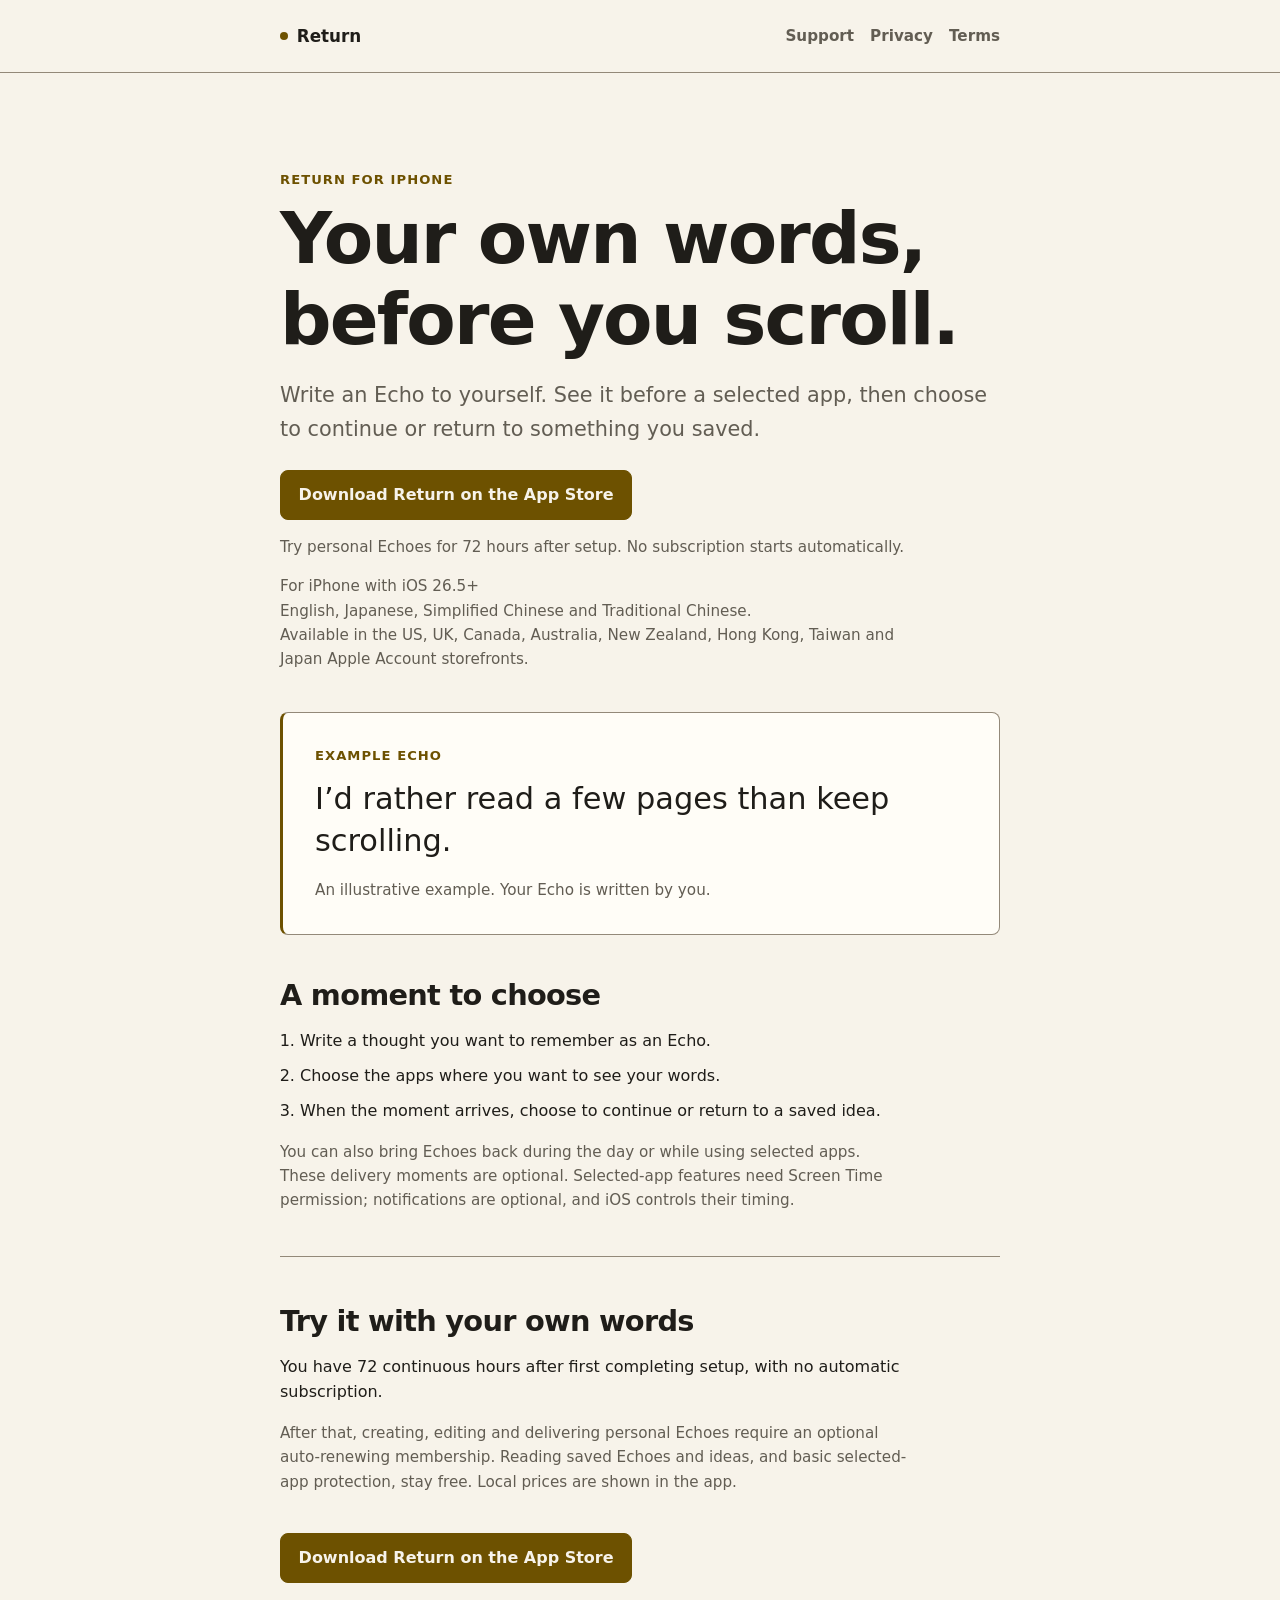
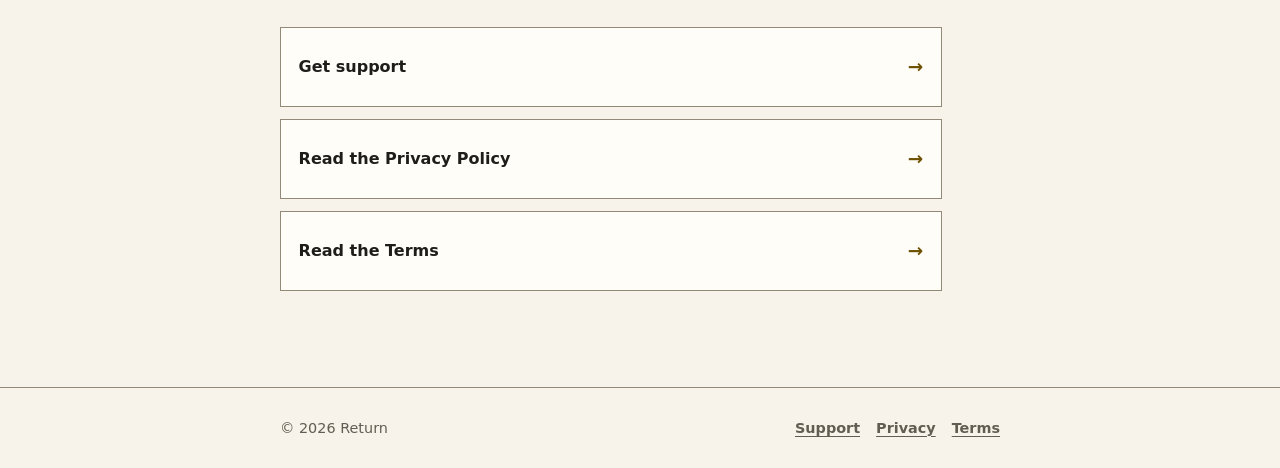
==== index.html @ bfb44818 "Refresh public website information and reduce repeated personal details" ====
<!doctype html>
<html lang="en">
<head>
  <meta charset="utf-8">
  <meta name="viewport" content="width=device-width, initial-scale=1">
  <meta name="color-scheme" content="light dark">
  <meta name="referrer" content="no-referrer">
  <meta http-equiv="Content-Security-Policy" content="default-src 'none'; style-src 'self'; img-src 'self' data:; script-src 'none'; connect-src 'none'; font-src 'none'; object-src 'none'; frame-src 'none'; form-action 'none'; base-uri 'none'">
  <meta name="description" content="Write an Echo to yourself and see your own words before selected apps. Download Return for iPhone, with a 72-hour experience and no automatic subscription.">
  <title>Return — Your own words, before you scroll.</title>
  <link rel="icon" href="data:,">
  <link rel="stylesheet" href="assets/site.css">
</head>
<body>
  <a class="skip-link" href="#main-content">Skip to content</a>
  <header class="site-header">
    <div class="container header-row">
      <a class="brand" href="./" aria-current="page">Return</a>
      <nav class="primary-nav" aria-label="Primary">
        <a href="support/">Support</a>
        <a href="privacy/">Privacy</a>
        <a href="terms/">Terms</a>
      </nav>
    </div>
  </header>
  <main id="main-content" class="container">
    <p class="eyebrow">Return for iPhone</p>
    <h1>Your own words, before you scroll.</h1>
    <p class="lede">Write an Echo to yourself. See it before a selected app, then choose to continue or return to something you saved.</p>
    <a class="download-link" href="https://apps.apple.com/app/id6804269652?pt=128983218&amp;ct=return_website&amp;mt=8">Download Return on the App Store</a>
    <p class="meta">Try personal Echoes for 72 hours after setup. No subscription starts automatically.</p>
    <p class="meta compatibility">For iPhone with iOS 26.5+<br>English, Japanese, Simplified Chinese and Traditional Chinese.<br>Available in the US, UK, Canada, Australia, New Zealand, Hong Kong, Taiwan and Japan Apple Account storefronts.</p>

    <aside class="echo-example" aria-label="Illustrative Echo">
      <p class="eyebrow">Example Echo</p>
      <p class="echo-text">I’d rather read a few pages than keep scrolling.</p>
      <p class="meta">An illustrative example. Your Echo is written by you.</p>
    </aside>

    <section class="landing-section" aria-labelledby="how-it-works">
      <h2 id="how-it-works">A moment to choose</h2>
      <ol class="plain-list">
        <li>Write a thought you want to remember as an Echo.</li>
        <li>Choose the apps where you want to see your words.</li>
        <li>When the moment arrives, choose to continue or return to a saved idea.</li>
      </ol>
      <p class="meta">You can also bring Echoes back during the day or while using selected apps. These delivery moments are optional. Selected-app features need Screen Time permission; notifications are optional, and iOS controls their timing.</p>
    </section>

    <section class="landing-section" aria-labelledby="try-return">
      <h2 id="try-return">Try it with your own words</h2>
      <p>You have 72 continuous hours after first completing setup, with no automatic subscription.</p>
      <p class="meta">After that, creating, editing and delivering personal Echoes require an optional auto-renewing membership. Reading saved Echoes and ideas, and basic selected-app protection, stay free. Local prices are shown in the app.</p>
      <a class="download-link" href="https://apps.apple.com/app/id6804269652?pt=128983218&amp;ct=return_website&amp;mt=8">Download Return on the App Store</a>
    </section>
    <ul class="resource-list" aria-label="Return information">
      <li><a class="resource-card" href="support/">Get support</a></li>
      <li><a class="resource-card" href="privacy/">Read the Privacy Policy</a></li>
      <li><a class="resource-card" href="terms/">Read the Terms</a></li>
    </ul>
  </main>
  <footer class="site-footer">
    <div class="container footer-row">
      <p>© 2026 Return</p>
      <nav class="footer-nav" aria-label="Footer">
        <a href="support/">Support</a>
        <a href="privacy/">Privacy</a>
        <a href="terms/">Terms</a>
      </nav>
    </div>
  </footer>
</body>
</html>
---- assets/site.css ----
:root {
  color-scheme: light dark;
  --background: #f7f3ea;
  --surface: #fffdf7;
  --text: #1f1d19;
  --muted: #625d53;
  --line: #938979;
  --accent: #6d5100;
  --focus: #8a5f00;
  --content-width: 45rem;
}

* {
  box-sizing: border-box;
}

html {
  background: var(--background);
  font-family: -apple-system, BlinkMacSystemFont, "SF Pro Text", system-ui,
    sans-serif;
  -webkit-text-size-adjust: 100%;
}

body {
  display: flex;
  flex-direction: column;
  min-width: 320px;
  min-height: 100vh;
  margin: 0;
  background: var(--background);
  color: var(--text);
  font-size: 1rem;
  line-height: 1.6;
}

a {
  display: inline-flex;
  max-width: 100%;
  min-width: 44px;
  min-height: 44px;
  align-items: center;
  color: var(--accent);
  font-weight: 650;
  overflow-wrap: anywhere;
  text-decoration-thickness: 0.08em;
  text-underline-offset: 0.2em;
}

a:hover {
  text-decoration-thickness: 0.13em;
}

a:focus-visible {
  border-radius: 0.25rem;
  outline: 3px solid var(--focus);
  outline-offset: 3px;
}

.skip-link {
  position: absolute;
  z-index: 2;
  top: 0.5rem;
  left: 0.5rem;
  padding: 0 0.75rem;
  background: var(--text);
  color: var(--background);
  transform: translateY(-200%);
}

.skip-link:focus {
  transform: translateY(0);
}

.container {
  width: min(calc(100% - 2rem), var(--content-width));
  margin-inline: auto;
}

.site-header {
  border-bottom: 1px solid var(--line);
}

.header-row {
  display: flex;
  min-height: 4.5rem;
  align-items: center;
  justify-content: space-between;
  gap: 1rem;
}

.brand {
  color: var(--text);
  font-size: 1.05rem;
  font-weight: 760;
  text-decoration: none;
}

.brand::before {
  width: 0.5rem;
  height: 0.5rem;
  margin-right: 0.55rem;
  border-radius: 50%;
  background: var(--accent);
  content: "";
}

.primary-nav {
  display: flex;
  flex-wrap: wrap;
  justify-content: flex-end;
  gap: 0.25rem 1rem;
}

.primary-nav a {
  color: var(--muted);
  font-size: 0.95rem;
  text-decoration: none;
}

.primary-nav a[aria-current="page"] {
  color: var(--text);
  text-decoration: underline;
  text-decoration-color: var(--accent);
  text-decoration-thickness: 0.15em;
  text-underline-offset: 0.35em;
}

main {
  flex: 1 0 auto;
  padding-block: clamp(3rem, 8vw, 6rem);
}

.eyebrow {
  margin: 0 0 0.5rem;
  color: var(--accent);
  font-size: 0.82rem;
  font-weight: 760;
  letter-spacing: 0.08em;
  text-transform: uppercase;
}

h1,
h2 {
  max-width: 24ch;
  margin-block: 0;
  font-weight: 760;
  letter-spacing: -0.025em;
  line-height: 1.12;
}

h1 {
  font-size: clamp(2.25rem, 8vw, 4.5rem);
}

h2 {
  margin-top: 2.75rem;
  font-size: clamp(1.35rem, 4vw, 1.8rem);
}

h3 {
  margin: 2rem 0 0.25rem;
  font-size: 1.05rem;
  line-height: 1.35;
}

p,
li {
  max-width: 65ch;
}

.lede {
  margin: 1.25rem 0 0;
  color: var(--muted);
  font-size: clamp(1.1rem, 3vw, 1.3rem);
}

/* Download-page components use the existing light/dark semantic palette. */
.download-link {
  margin-top: 1.5rem;
  padding: 0.8rem 1.1rem;
  border: 1px solid var(--accent);
  border-radius: 0.5rem;
  background: var(--accent);
  color: var(--background);
  line-height: 1.4;
  text-align: left;
  text-decoration: none;
}

.download-link:hover {
  text-decoration: underline;
}

.compatibility {
  margin-top: 0.9rem;
}

.echo-example {
  margin: 2.5rem 0;
  padding: clamp(1.25rem, 4vw, 2rem);
  border: 1px solid var(--line);
  border-left: 3px solid var(--accent);
  border-radius: 0.5rem;
  background: var(--surface);
}

.echo-text {
  margin: 0.75rem 0;
  font-size: clamp(1.4rem, 5vw, 1.9rem);
  line-height: 1.4;
}

.echo-example .meta {
  margin-bottom: 0;
}

.landing-section + .landing-section {
  margin-top: 2.75rem;
  padding-top: 0.25rem;
  border-top: 1px solid var(--line);
}

.landing-section li + li {
  margin-top: 0.6rem;
}

.resource-list {
  display: grid;
  margin: 2.75rem 0 0;
  padding: 0;
  gap: 0.75rem;
  list-style: none;
}

.resource-card {
  display: flex;
  min-height: 5rem;
  padding: 1rem 1.1rem;
  align-items: center;
  justify-content: space-between;
  gap: 1rem;
  border: 1px solid var(--line);
  background: var(--surface);
  color: var(--text);
  text-decoration: none;
}

.resource-card::after {
  color: var(--accent);
  content: "→";
  font-size: 1.15rem;
}

.content-section {
  padding-top: 0.25rem;
}

.content-section + .content-section {
  margin-top: 2.75rem;
  padding-top: 2.75rem;
  border-top: 1px solid var(--line);
}

.contact-panel {
  margin-top: 2rem;
  padding: 1.25rem;
  border: 1px solid var(--line);
  border-left: 3px solid var(--accent);
  background: var(--surface);
}

.contact-panel p:first-child {
  margin-top: 0;
}

.contact-panel h2 {
  margin-top: 0;
  font-size: 1.2rem;
}

.contact-panel p:last-child {
  margin-bottom: 0;
}

.meta {
  color: var(--muted);
  font-size: 0.95rem;
}

.plain-list {
  padding-left: 1.25rem;
}

.site-footer {
  border-top: 1px solid var(--line);
}

.footer-row {
  display: flex;
  min-height: 5rem;
  align-items: center;
  justify-content: space-between;
  gap: 1rem;
}

.site-footer p {
  margin: 0;
  color: var(--muted);
  font-size: 0.9rem;
}

.footer-nav {
  display: flex;
  flex-wrap: wrap;
  gap: 0.25rem 1rem;
}

.footer-nav a {
  color: var(--muted);
  font-size: 0.9rem;
}

@media (max-width: 37.5rem) {
  .header-row {
    align-items: flex-start;
    flex-direction: column;
    padding-block: 0.75rem;
  }

  .primary-nav {
    width: 100%;
    justify-content: flex-start;
  }

  .footer-row {
    align-items: flex-start;
    flex-direction: column;
    padding-block: 1rem;
  }
}

@media (prefers-color-scheme: dark) {
  :root {
    --background: #151412;
    --surface: #1d1b18;
    --text: #f5f1e8;
    --muted: #c7c0b3;
    --line: #71695c;
    --accent: #efc75e;
    --focus: #ffd978;
  }
}

@media (forced-colors: active) {
  :root {
    --background: Canvas;
    --surface: Canvas;
    --text: CanvasText;
    --muted: CanvasText;
    --line: CanvasText;
    --accent: LinkText;
    --focus: Highlight;
  }

  .resource-card,
  .contact-panel {
    forced-color-adjust: auto;
  }
}

@media (prefers-reduced-motion: reduce) {
  *,
  *::before,
  *::after {
    scroll-behavior: auto !important;
    transition-duration: 0.01ms !important;
    animation-duration: 0.01ms !important;
    animation-iteration-count: 1 !important;
  }
}
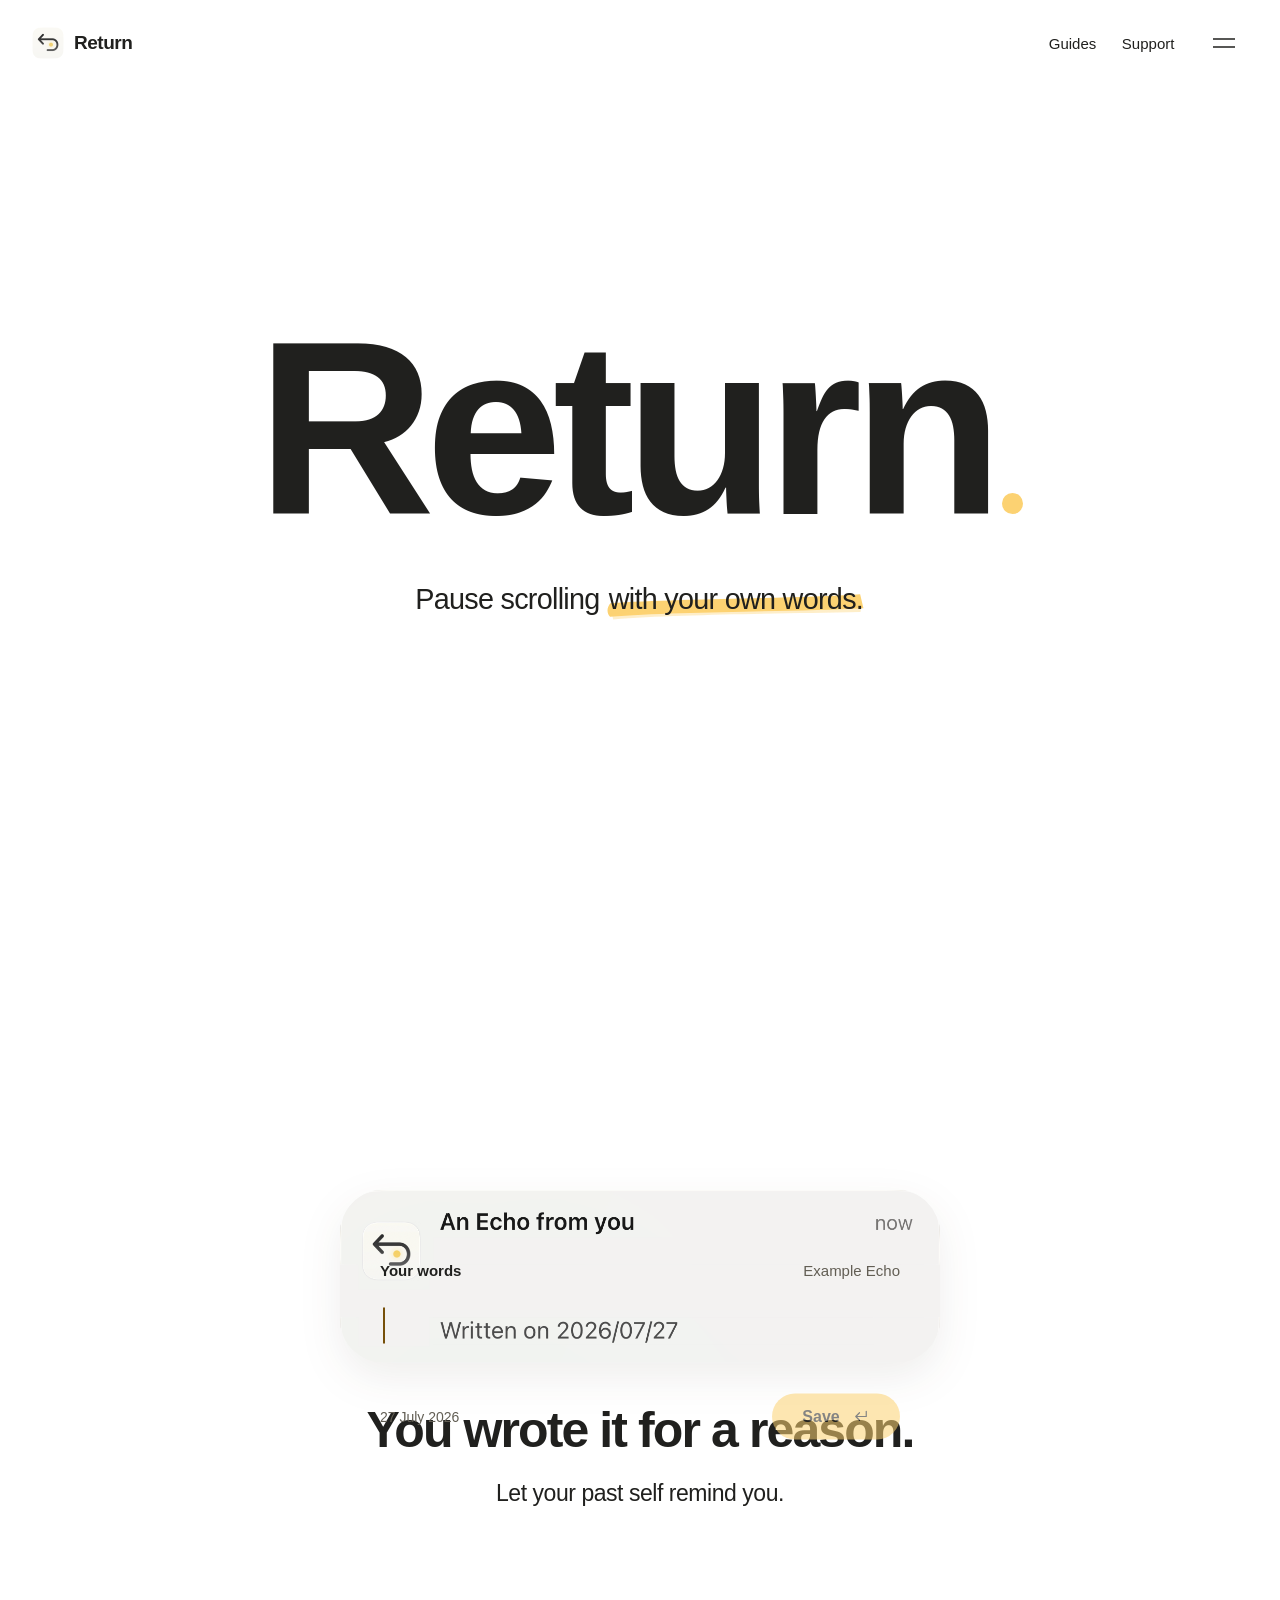
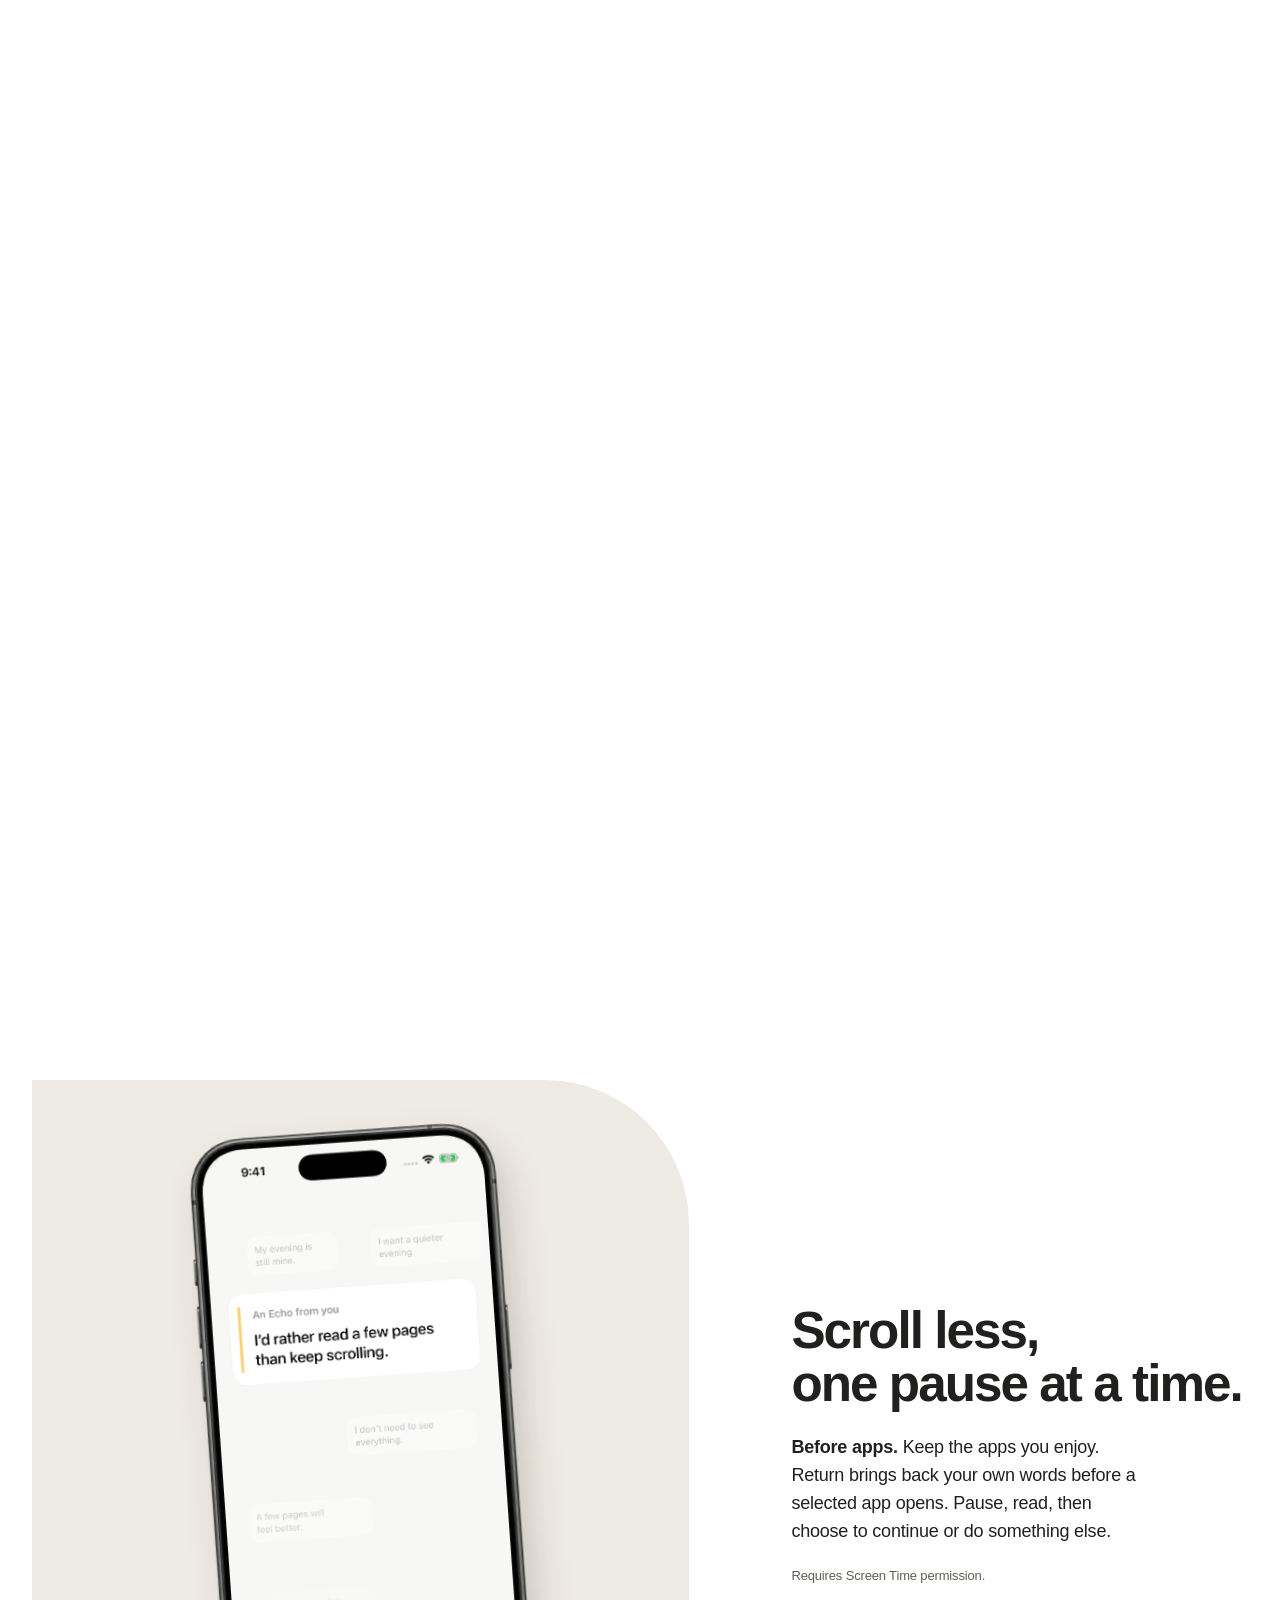
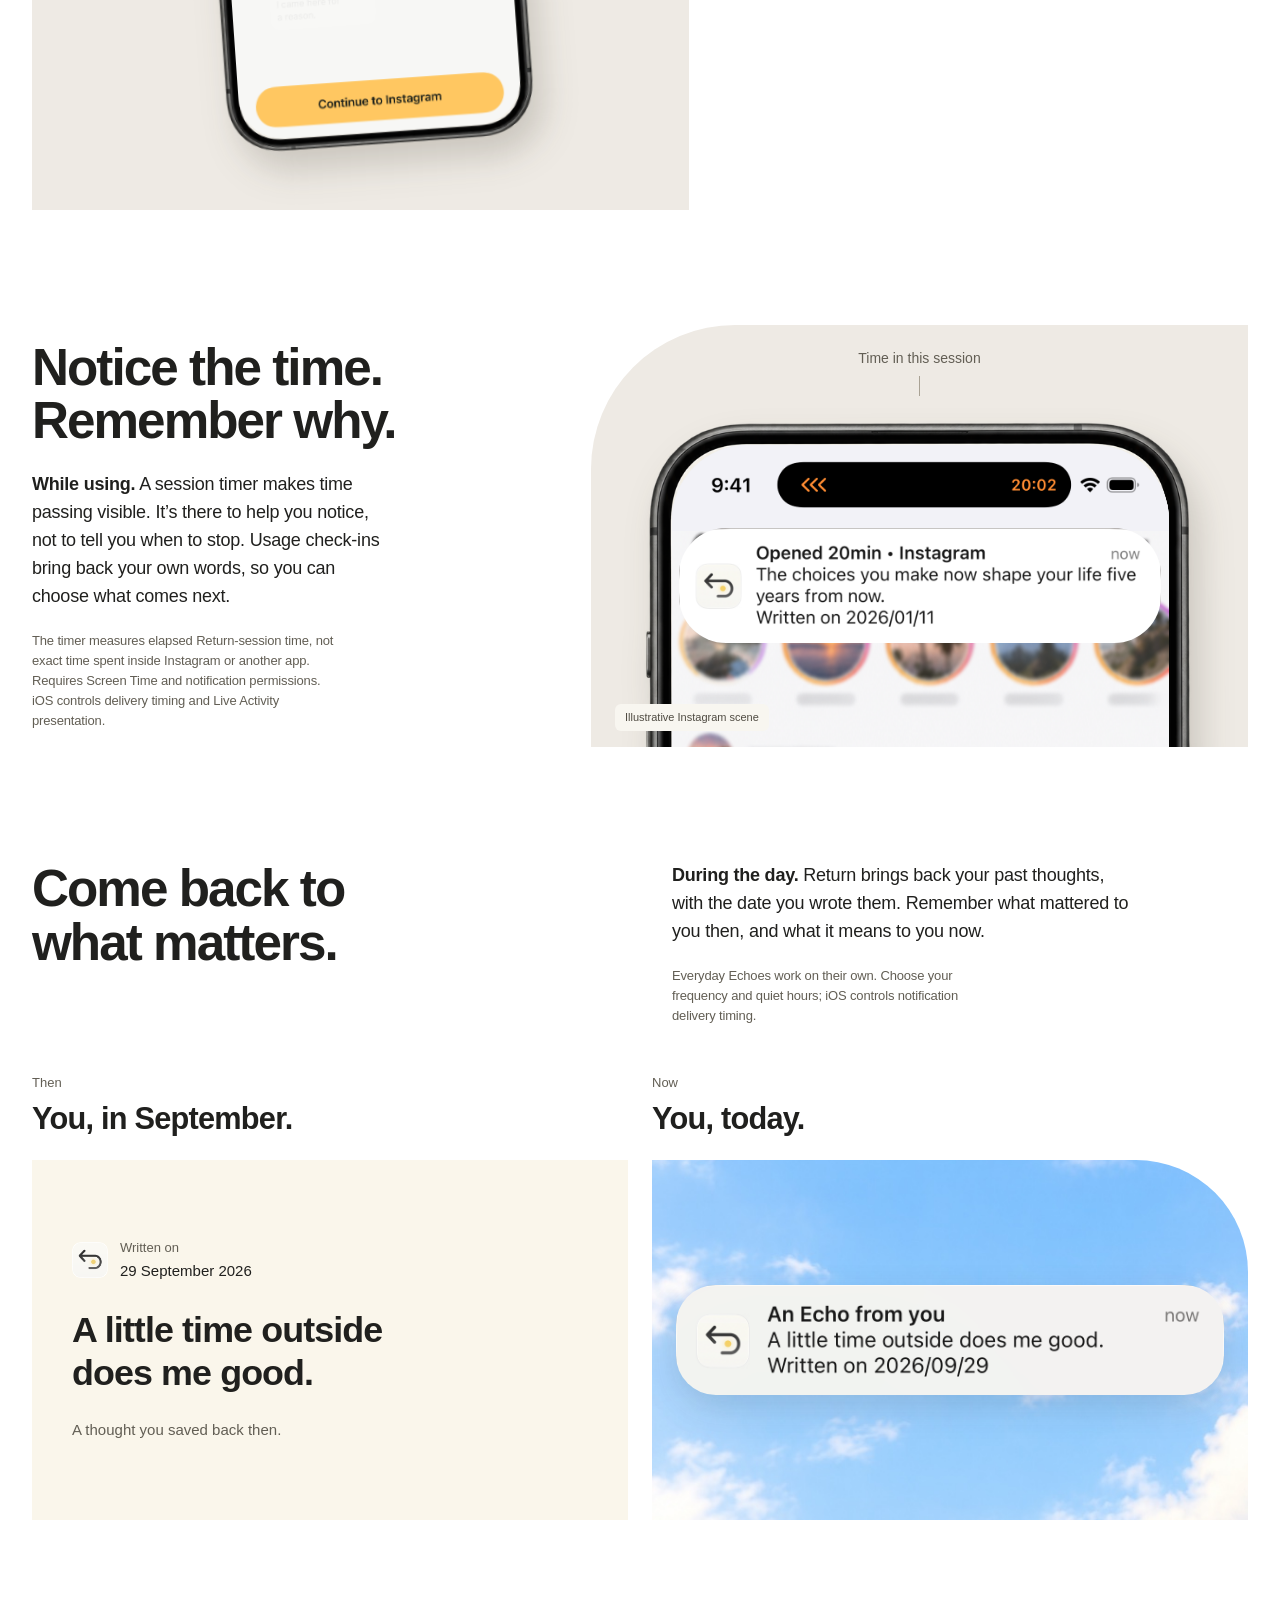
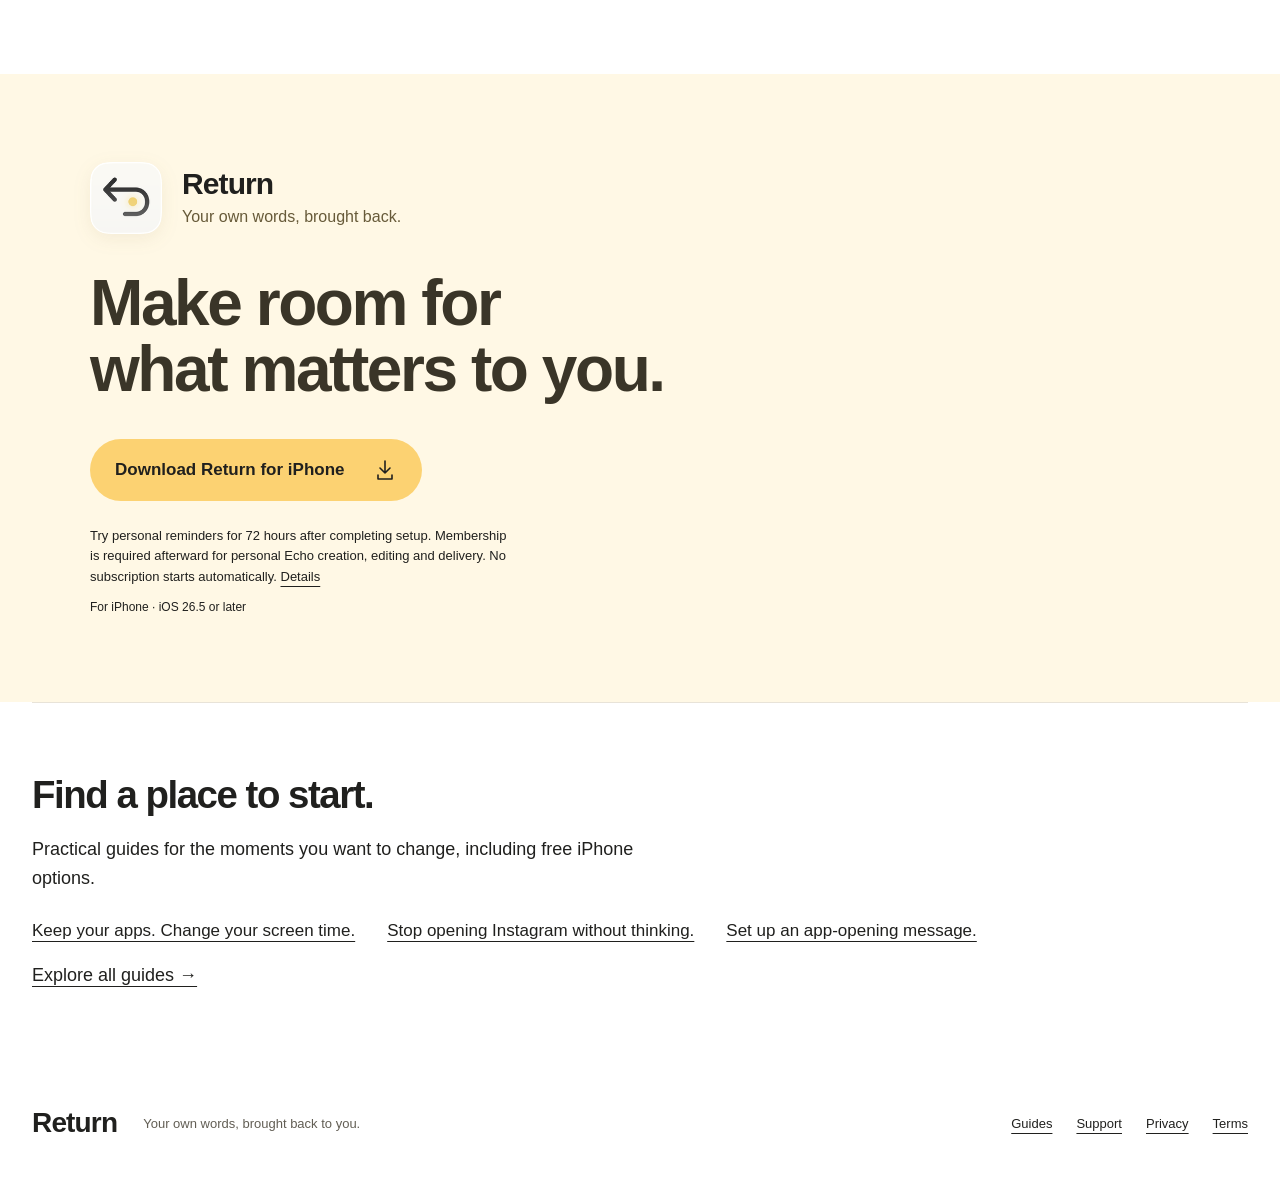
==== commit cd799e6b: "Publish approved homepage and eight guides; clarify deletion policy" ====
--- a/index.html
+++ b/index.html
@@ -2,72 +2,152 @@
 <html lang="en">
 <head>
   <meta charset="utf-8">
-  <meta name="viewport" content="width=device-width, initial-scale=1">
-  <meta name="color-scheme" content="light dark">
-  <meta name="referrer" content="no-referrer">
-  <meta http-equiv="Content-Security-Policy" content="default-src 'none'; style-src 'self'; img-src 'self' data:; script-src 'none'; connect-src 'none'; font-src 'none'; object-src 'none'; frame-src 'none'; form-action 'none'; base-uri 'none'">
-  <meta name="description" content="Write an Echo to yourself and see your own words before selected apps. Download Return for iPhone, with a 72-hour experience and no automatic subscription.">
-  <title>Return — Your own words, before you scroll.</title>
-  <link rel="icon" href="data:,">
-  <link rel="stylesheet" href="assets/site.css">
+  <meta name="viewport" content="width=device-width, initial-scale=1, viewport-fit=cover">
+  <meta name="theme-color" content="#ffffff">
+  <meta name="referrer" content="strict-origin-when-cross-origin">
+  <meta name="robots" content="index,follow">
+  <title>Return — Personal Screen Time Reminders for iPhone</title>
+  <meta name="description" content="Pause scrolling with your own words. Return brings your personal reminders back before selected apps, during a Return session and throughout your day.">
+  <link rel="canonical" href="https://withreturn.com/">
+  <link rel="icon" href="/assets/home/return-icon.png" type="image/png">
+  <meta property="og:site_name" content="Return">
+  <meta property="og:type" content="website">
+  <meta property="og:title" content="Return — Personal Screen Time Reminders for iPhone">
+  <meta property="og:description" content="Pause scrolling with your own words. Return brings your personal reminders back before selected apps, during a Return session and throughout your day.">
+  <meta property="og:url" content="https://withreturn.com/">
+  <meta name="twitter:card" content="summary">
+<link rel="stylesheet" href="/assets/home/bungee.css">
+<link rel="stylesheet" href="/assets/guides.css">
+<script src="/assets/home/bungee.js" defer></script>
+<script src="/assets/navigation.js" defer></script>
 </head>
-<body>
-  <a class="skip-link" href="#main-content">Skip to content</a>
-  <header class="site-header">
-    <div class="container header-row">
-      <a class="brand" href="./" aria-current="page">Return</a>
-      <nav class="primary-nav" aria-label="Primary">
-        <a href="support/">Support</a>
-        <a href="privacy/">Privacy</a>
-        <a href="terms/">Terms</a>
-      </nav>
-    </div>
-  </header>
-  <main id="main-content" class="container">
-    <p class="eyebrow">Return for iPhone</p>
-    <h1>Your own words, before you scroll.</h1>
-    <p class="lede">Write an Echo to yourself. See it before a selected app, then choose to continue or return to something you saved.</p>
-    <a class="download-link" href="https://apps.apple.com/app/id6804269652?pt=128983218&amp;ct=return_website&amp;mt=8">Download Return on the App Store</a>
-    <p class="meta">Try personal Echoes for 72 hours after setup. No subscription starts automatically.</p>
-    <p class="meta compatibility">For iPhone with iOS 26.5+<br>English, Japanese, Simplified Chinese and Traditional Chinese.<br>Available in the US, UK, Canada, Australia, New Zealand, Hong Kong, Taiwan and Japan Apple Account storefronts.</p>
+<body id="top">
+  <a class="skip-link" href="#main">Skip to content</a>
+  <header class="site-header"><a class="brand" href="/" aria-label="Return home"><img src="/assets/home/return-icon.png" alt="" width="32" height="32"><span translate="no">Return</span></a><nav class="header-actions" aria-label="Primary"><a href="/guides/">Guides</a><a href="/support/">Support</a><button hidden class="menu-button" type="button" aria-label="Open menu" aria-controls="site-menu" aria-expanded="false"><svg viewBox="0 0 32 32" aria-hidden="true"><path d="M5 12h22M5 20h22"/></svg></button></nav></header>
 
-    <aside class="echo-example" aria-label="Illustrative Echo">
-      <p class="eyebrow">Example Echo</p>
-      <p class="echo-text">I’d rather read a few pages than keep scrolling.</p>
-      <p class="meta">An illustrative example. Your Echo is written by you.</p>
-    </aside>
+  <main id="main">
+    <section class="hero" aria-labelledby="hero-heading">
+      <div class="hero-stage">
+        <div class="hero-composition">
+          <div class="wordmark" translate="no" aria-hidden="true">Return<span class="brand-dot"></span></div>
+          <h1 id="hero-heading">Pause scrolling <span class="word-emphasis">with your own words.<svg class="word-marker" viewBox="0 0 432 48" preserveAspectRatio="none" aria-hidden="true"><path d="M9 16C113 10 310 15 422 9L427 35C318 39 114 34 8 41C3 35 2 25 9 16Z"/><path class="marker-edge" d="M11 35C139 30 301 36 424 29L422 42C290 42 120 39 13 46Z"/></svg></span></h1>
 
-    <section class="landing-section" aria-labelledby="how-it-works">
-      <h2 id="how-it-works">A moment to choose</h2>
-      <ol class="plain-list">
-        <li>Write a thought you want to remember as an Echo.</li>
-        <li>Choose the apps where you want to see your words.</li>
-        <li>When the moment arrives, choose to continue or return to a saved idea.</li>
-      </ol>
-      <p class="meta">You can also bring Echoes back during the day or while using selected apps. These delivery moments are optional. Selected-app features need Screen Time permission; notifications are optional, and iOS controls their timing.</p>
+        </div>
+      </div>
     </section>
 
-    <section class="landing-section" aria-labelledby="try-return">
-      <h2 id="try-return">Try it with your own words</h2>
-      <p>You have 72 continuous hours after first completing setup, with no automatic subscription.</p>
-      <p class="meta">After that, creating, editing and delivering personal Echoes require an optional auto-renewing membership. Reading saved Echoes and ideas, and basic selected-app protection, stay free. Local prices are shown in the app.</p>
-      <a class="download-link" href="https://apps.apple.com/app/id6804269652?pt=128983218&amp;ct=return_website&amp;mt=8">Download Return on the App Store</a>
+    <section class="echo-story" id="how-it-works" aria-labelledby="story-heading">
+      <div class="echo-stage">
+        <div class="echo-demo">
+          <div class="echo-editor">
+            <div class="composer-label"><span>Your words</span><span>Example Echo</span></div>
+            <p class="typed-copy" aria-hidden="true"><span class="typed-words">I’d rather try a new hobby
+than keep scrolling.</span></p>
+            <p class="sr-only">An example Echo: I’d rather try a new hobby than keep scrolling. Written on 27 July 2026.</p>
+            <div class="composer-actions"><span>27 July 2026</span><button class="example-save" type="button" aria-label="Save this example"><span class="save-label">Save</span><svg viewBox="0 0 24 24" aria-hidden="true"><path d="M19 5v7H5m5-5-5 5 5 5"/></svg></button></div>
+          </div>
+        </div>
+        <div class="remember-stack">
+          <figure class="echo-result" tabindex="-1" aria-label="Your words, brought back as a notification">
+            <div class="native-echo">
+              <svg class="native-echo-art" viewBox="0 0 1158 334" role="img" aria-labelledby="native-echo-title">
+                <title id="native-echo-title">An Echo from you: I’d rather try a new hobby than keep scrolling. Written on 2026/07/27.</title>
+                <defs>
+                  <clipPath id="notice-upper"><rect width="1158" height="144"/></clipPath>
+                  <clipPath id="notice-lower"><rect y="144" width="1158" height="88"/></clipPath>
+                  <clipPath id="notice-icon"><rect x="36" y="48" width="136" height="144"/></clipPath>
+                </defs>
+                <image href="/assets/home/during-day-afternoon.svg" width="1158" height="232" clip-path="url(#notice-upper)"/>
+                <svg y="144" width="1158" height="102" viewBox="900 110 20 20" preserveAspectRatio="none"><image href="/assets/home/during-day-afternoon.svg" width="1158" height="232"/></svg>
+                <image href="/assets/home/during-day-afternoon.svg" width="1158" height="232" transform="translate(0 102)" clip-path="url(#notice-lower)"/>
+                <svg class="native-date-soften" x="180" y="246" width="850" height="52" viewBox="900 110 20 20" preserveAspectRatio="none" opacity=".24"><image href="/assets/home/during-day-afternoon.svg" width="1158" height="232"/></svg>
+                <svg x="36" y="144" width="136" height="158" viewBox="900 110 20 20" preserveAspectRatio="none"><image href="/assets/home/during-day-afternoon.svg" width="1158" height="232"/></svg>
+                <image href="/assets/home/during-day-afternoon.svg" width="1158" height="232" clip-path="url(#notice-icon)"/>
+                <svg class="native-body-cover" x="180" y="92" width="850" height="52" viewBox="900 110 20 20" preserveAspectRatio="none"><image href="/assets/home/during-day-afternoon.svg" width="1158" height="232"/></svg>
+              </svg>
+              <span class="native-word-anchor" aria-hidden="true">I’d rather try a new hobby
+than keep scrolling.</span>
+            </div>
+          </figure>
+          <header class="story-heading">
+            <h2 id="story-heading">You wrote it for a reason.</h2>
+            <p>Let your past self remind you.</p>
+          </header>
+        </div>
+        <p class="sr-only save-status" role="status"></p>
+      </div>
     </section>
-    <ul class="resource-list" aria-label="Return information">
-      <li><a class="resource-card" href="support/">Get support</a></li>
-      <li><a class="resource-card" href="privacy/">Read the Privacy Policy</a></li>
-      <li><a class="resource-card" href="terms/">Read the Terms</a></li>
-    </ul>
+
+    <div class="delivery-moments wrap">
+      <section class="feature feature-before" id="before-apps" aria-labelledby="before-heading">
+        <div class="feature-copy">
+          <h2 id="before-heading">Scroll less,<br>one pause at a time.</h2>
+          <p><strong>Before apps.</strong> Keep the apps you enjoy. Return brings back your own words before a selected app opens. Pause, read, then choose to continue or do something else.</p>
+          <p class="small-note">Requires Screen Time permission.</p>
+        </div>
+        <figure class="feature-visual before-scene" aria-label="Return’s before-apps Echo example">
+          <div class="device device-before">
+            <img class="device-frame" src="/assets/home/phone-portrait.png" width="1024" height="1536" loading="eager" alt="">
+            <div class="device-screen"><img src="/assets/home/before-apps-native.png" width="1206" height="2622" loading="eager" alt="Return shows an Echo: I’d rather read a few pages than keep scrolling. A Continue to Instagram button follows."></div>
+          </div>
+        </figure>
+      </section>
+
+      <section class="feature feature-while" id="while-using" aria-labelledby="while-heading">
+        <div class="feature-copy">
+          <h2 id="while-heading">Notice the time.<br>Remember why.</h2>
+          <p><strong>While using.</strong> A session timer makes time passing visible. It’s there to help you notice, not to tell you when to stop. Usage check-ins bring back your own words, so you can choose what comes next.</p>
+          <p class="small-note">The timer measures elapsed Return-session time, not exact time spent inside Instagram or another app. Requires Screen Time and notification permissions. iOS controls delivery timing and Live Activity presentation.</p>
+        </div>
+        <figure class="feature-visual awareness-scene" aria-label="Illustrative Instagram scene with a native Return usage notification">
+          <p class="timer-label">Time in this session<span aria-hidden="true"></span></p>
+          <div class="device device-instagram">
+            <img class="device-frame" src="/assets/home/phone-portrait.png" width="1024" height="1536" loading="lazy" alt="">
+            <div class="device-screen usage-screen">
+              <img class="instagram-context" src="/assets/home/instagram-context-plate.png" width="851" height="1849" loading="lazy" alt="Illustrative social feed with story circles and a sunset photograph">
+              <img class="usage-timer" src="/assets/home/while-using-compact-timer.svg" width="1206" height="210" loading="lazy" alt="A compact session timer shows 20:02 elapsed">
+              <img class="usage-checkpoint" src="/assets/home/while-using-checkpoint.svg" width="1110" height="266" loading="lazy" alt="Native Return notification: Opened 20min • Instagram. The choices you make now shape your life five years from now. Written on 2026/01/11.">
+            </div>
+          </div>
+          <figcaption class="scene-caption">Illustrative Instagram scene</figcaption>
+        </figure>
+      </section>
+
+      <section class="feature feature-day" id="during-the-day" aria-labelledby="day-heading">
+        <div class="feature-copy">
+          <h2 id="day-heading">Come back to<br>what matters.</h2>
+          <div class="day-explanation"><p><strong>During the day.</strong> Return brings back your past thoughts, with the date you wrote them. Remember what mattered to you then, and what it means to you now.</p><p class="small-note">Everyday Echoes work on their own. Choose your frequency and quiet hours; iOS controls notification delivery timing.</p></div>
+        </div>
+        <div class="day-pair">
+          <figure class="day-then">
+            <figcaption><span class="moment-kicker">Then</span><strong>You, in September.</strong></figcaption>
+            <div class="past-echo"><div class="past-echo-meta"><img src="/assets/home/return-icon.png" width="36" height="36" alt=""><p>Written on<time datetime="2026-09-29">29 September 2026</time></p></div><blockquote>A little time outside<br>does me good.</blockquote><p>A thought you saved back then.</p></div>
+          </figure>
+          <figure class="day-now">
+            <figcaption><span class="moment-kicker">Now</span><strong>You, today.</strong></figcaption>
+            <div class="day-scene">
+              <img class="scene-photo" src="/assets/home/sky.jpg" width="643" height="1400" loading="lazy" alt="An open blue sky with soft clouds">
+              <img class="day-notification" src="/assets/home/during-day-morning.svg" width="1158" height="232" loading="lazy" alt="The same words return now: A little time outside does me good. Written on 2026/09/29.">
+            </div>
+          </figure>
+        </div>
+      </section>
+    </div>
+
+    <section class="download-section" id="download" aria-labelledby="download-heading">
+      <div class="wrap download-content">
+        <div class="download-brand"><img src="/assets/home/return-icon.png" width="72" height="72" alt="Return app icon"><div><p translate="no">Return</p><span>Your own words, brought back.</span></div></div>
+        <h2 id="download-heading"><span>Make room for</span><span>what matters to you.</span></h2>
+        <a data-app-store data-placement="homepage-end" class="download-button" href="https://apps.apple.com/app/id6804269652?pt=128983218&amp;ct=return_website&amp;mt=8">Download Return for iPhone<svg class="arrow" viewBox="0 0 24 24" aria-hidden="true"><path d="M12 3v12m-5-5 5 5 5-5M5 17v4h14v-4"/></svg></a>
+        <p class="trial-note">Try personal reminders for 72 hours after completing setup. Membership is required afterward for personal Echo creation, editing and delivery. No subscription starts automatically. <a href="/terms/">Details</a></p>
+        <p class="compatibility">For iPhone · iOS 26.5 or later</p>
+      </div>
+    </section>
+    <section class="home-guides wrap" aria-labelledby="guides-heading"><h2 id="guides-heading">Find a place to start.</h2><p>Practical guides for the moments you want to change, including free iPhone options.</p><ul><li><a href="/guides/reduce-screen-time-without-deleting-apps/">Keep your apps. Change your screen time.</a></li><li><a href="/guides/stop-opening-instagram-without-thinking/">Stop opening Instagram without thinking.</a></li><li><a href="/guides/reminder-when-opening-app-iphone/">Set up an app-opening message.</a></li></ul><p><a href="/guides/">Explore all guides →</a></p></section>
   </main>
-  <footer class="site-footer">
-    <div class="container footer-row">
-      <p>© 2026 Return</p>
-      <nav class="footer-nav" aria-label="Footer">
-        <a href="support/">Support</a>
-        <a href="privacy/">Privacy</a>
-        <a href="terms/">Terms</a>
-      </nav>
-    </div>
-  </footer>
+
+  <footer class="site-footer wrap"><a class="footer-brand" href="/" translate="no">Return</a><p>Your own words, brought back to you.</p><nav aria-label="Footer navigation"><a href="/guides/">Guides</a><a href="/support/">Support</a><a href="/privacy/">Privacy</a><a href="/terms/">Terms</a></nav></footer>
+
+  <dialog id="site-menu" aria-label="Site navigation"><div class="menu-top"><a class="brand" href="/" aria-label="Return home"><img src="/assets/home/return-icon.png" alt="" width="32" height="32"><span translate="no">Return</span></a><button class="menu-close" type="button" aria-label="Close menu" autofocus><svg viewBox="0 0 32 32" aria-hidden="true"><path d="m6 6 20 20M6 26 26 6"/></svg></button></div><nav class="menu-links" aria-label="Expanded navigation"><a href="/">Home</a><a href="/guides/">Guides</a><a href="/#how-it-works">How it works</a><a href="/#before-apps">Before apps</a><a href="/#while-using">While using</a><a href="/#during-the-day">Everyday Echoes</a><a href="/#download">Get Return</a></nav><a class="menu-support" href="/support/">Need a hand? Visit Support</a></dialog>
 </body>
 </html>
--- a/assets/home/bungee.css
+++ b/assets/home/bungee.css
@@ -0,0 +1,258 @@
+:root {
+  color-scheme: light;
+  --paper: #fff;
+  --ink: #20201e;
+  --muted: #625e54;
+  --yellow: #fcd272;
+  --yellow-hover: #f4c14e;
+  --focus: #76500a;
+  --line: #e8e3d8;
+  --gutter: clamp(22px, 2.5vw, 48px);
+  --header-height: 86px;
+  font-family: -apple-system, BlinkMacSystemFont, "Segoe UI", sans-serif;
+  color: var(--ink);
+  background: var(--paper);
+  font-synthesis: none;
+  scroll-behavior: smooth;
+  scroll-padding-top: 40px;
+  scrollbar-color: #9c927e var(--paper);
+}
+* { box-sizing: border-box; }
+body { margin: 0; }
+body.menu-open { overflow: hidden; }
+::selection { background: var(--yellow); color: var(--ink); }
+a { color: inherit; text-decoration-thickness: 1px; text-underline-offset: 5px; }
+a, button { -webkit-tap-highlight-color: #fcd27266; }
+button { color: inherit; font: inherit; cursor: pointer; }
+button, a { touch-action: manipulation; }
+a:focus-visible, button:focus-visible, [tabindex]:focus-visible { outline: 3px solid var(--focus); outline-offset: 6px; }
+img { display: block; max-width: 100%; }
+h1, h2, p, figure { margin: 0; }
+h1, h2 { text-wrap: balance; }
+.wrap { width: min(1320px, calc(100% - var(--gutter) * 2)); margin-inline: auto; }
+.arrow { width: 24px; height: 24px; flex: 0 0 auto; fill: none; stroke: currentColor; stroke-width: 1.6; stroke-linecap: round; stroke-linejoin: round; }
+.skip-link { position: absolute; top: 10px; left: 20px; padding: 12px 18px; background: var(--yellow); z-index: 10; transform: translateY(-160%); }
+.skip-link:focus { transform: none; }
+.site-header, .menu-top { height: 86px; padding-inline: var(--gutter); display: flex; align-items: center; justify-content: space-between; }
+.brand { display: inline-flex; align-items: center; gap: 10px; font-size: 19px; letter-spacing: -.025em; font-weight: 650; text-decoration: none; min-height: 44px; }
+.brand img { border-radius: 8px; }
+.header-actions { display: flex; align-items: center; gap: 28px; }
+.header-actions > a { display: inline-flex; align-items: center; min-height: 44px; font-size: 15px; text-decoration: none; }
+.header-actions > a:hover, .brand:hover { color: var(--focus); }
+.menu-button, .menu-close { display: grid; place-items: center; width: 48px; height: 48px; padding: 8px; background: transparent; border: 0; border-radius: 50%; }
+.menu-button:hover, .menu-close:hover { background: var(--yellow); }
+.menu-button svg, .menu-close svg { display: block; width: 32px; height: 32px; fill: none; stroke: currentColor; stroke-width: 1.5; }
+.hero { text-align: center; }
+.hero-stage { display: flex; align-items: center; justify-content: center; min-height: calc(var(--entry-height, 100svh) - var(--header-height)); padding: 48px var(--gutter) 96px; }
+.hero-composition { width: 100%; }
+/* Oversized native-sans brand lettering preserves the user's pinned Bungee treatment. */
+.wordmark { position: relative; display: inline-block; font-size: clamp(132px, 19.3vw, 292px); font-weight: 800; line-height: .88; letter-spacing: -.04em; }
+.brand-dot { display: inline-block; width: .085em; height: .085em; margin-left: .035em; background: var(--yellow); border-radius: 50%; }
+.hero h1 { margin-top: 44px; font-size: clamp(24px, 2.25vw, 32px); font-weight: 500; letter-spacing: -.025em; line-height: 1.3; }
+.word-emphasis { position: relative; display: inline-block; isolation: isolate; white-space: nowrap; padding-inline: .06em; }
+.word-marker { position: absolute; z-index: -1; width: calc(100% + .12em); height: .9em; left: -.06em; bottom: .02em; fill: var(--yellow); transform: rotate(-1.2deg); }
+.marker-edge { opacity: .38; }
+h2 { font-size: clamp(36px, 4.5vw, 64px); line-height: 1.04; letter-spacing: -.038em; font-weight: 650; }
+.sr-only { position: absolute; width: 1px; height: 1px; padding: 0; margin: -1px; overflow: hidden; clip-path: inset(50%); white-space: nowrap; border: 0; }
+.echo-story { padding: 80px 0 144px; }
+.echo-stage { position: relative; padding-inline: var(--gutter); text-align: center; }
+.echo-demo { width: min(600px, 100%); margin-inline: auto; }
+.echo-editor { width: min(520px, 100%); margin-inline: auto; padding: 24px 0; text-align: left; }
+.composer-label { display: flex; justify-content: space-between; gap: 16px; font-size: 15px; line-height: 1.4; color: var(--muted); }
+.composer-label span:first-child { color: var(--ink); font-weight: 550; }
+.typed-copy { min-height: 112px; padding-block: 24px; font-size: clamp(22px, 3vw, 40px); font-weight: 400; line-height: 1.25; letter-spacing: -.015em; }
+.typed-words { display: inline-block; white-space: pre-line; transform-origin: left top; }
+.typed-words::after { content: ""; display: none; width: 2px; height: .95em; margin-left: 3px; vertical-align: -.06em; background: var(--focus); }
+.composer-actions { display: flex; align-items: center; justify-content: space-between; min-height: 48px; gap: 20px; font-size: 14px; color: var(--muted); }
+.example-save { display: none; align-items: center; justify-content: center; gap: 12px; min-width: 128px; min-height: 46px; padding: 10px 18px; background: var(--yellow); color: var(--ink); border: 0; border-radius: 999px; font-size: 16px; font-weight: 600; }
+.example-save svg { width: 18px; height: 18px; fill: none; stroke: currentColor; stroke-width: 1.6; stroke-linecap: round; stroke-linejoin: round; }
+.example-save:hover { background: var(--yellow-hover); }
+.example-save:disabled { cursor: default; opacity: .55; }
+.remember-stack { width: min(600px, 100%); margin: 56px auto 0; }
+.echo-result { position: relative; width: 100%; margin: 0; }
+.native-echo { position: relative; width: 100%; aspect-ratio: 1158 / 334; container-type: inline-size; }
+.native-echo-art { display: block; width: 100%; height: auto; filter: drop-shadow(0 15px 20px #30291c14); }
+.native-body-cover { opacity: 1; }
+.native-word-anchor { position: absolute; top: 26.35%; left: 16.75%; font-size: 4.40415cqw; line-height: 1.25; letter-spacing: -.015em; font-weight: 400; white-space: pre-line; text-align: left; }
+.story-heading { margin-top: 40px; text-align: center; }
+.story-heading h2 { font-size: clamp(32px, 4vw, 50px); line-height: 1.08; }
+.story-heading > p { margin-top: 20px; font-size: clamp(20px, 1.8vw, 23px); line-height: 1.45; letter-spacing: -.02em; }
+/* The full notice + reason footprint is reserved and centered as one composition. */
+.scroll-story-ready .echo-story { height: calc(var(--entry-height) * 3.05); padding: 0; }
+.scroll-story-ready .echo-stage { position: sticky; top: 0; height: var(--entry-height); overflow: clip; }
+.scroll-story-ready .echo-demo { position: absolute; z-index: 2; top: 50%; left: 50%; width: min(600px, calc(100% - var(--gutter) * 2)); transform: translate(-50%, -50%); }
+.scroll-story-ready .echo-editor { opacity: var(--editor-enter, 1); }
+.scroll-story-ready .composer-label, .scroll-story-ready .composer-actions { opacity: var(--editor-chrome, 1); }
+.scroll-story-ready .typed-words::after { display: inline-block; opacity: var(--caret-opacity, 1); }
+.scroll-story-ready .example-save { display: inline-flex; transform: scale(var(--save-scale, 1)); }
+.scroll-story-ready .typed-words { transform: translate(var(--word-x, 0px), var(--word-y, 0px)) scale(var(--word-scale, 1)); opacity: var(--bridge-opacity, 1); }
+.scroll-story-ready .remember-stack { position: absolute; top: 50%; left: 50%; width: min(600px, calc(100% - var(--gutter) * 2)); margin: 0; transform: translate(-50%, -50%); }
+.scroll-story-ready .echo-result { opacity: var(--result-opacity, 0); }
+.scroll-story-ready .native-word-anchor { opacity: var(--native-copy-opacity, 1); }
+.scroll-story-ready .story-heading { opacity: var(--reason-opacity, 0); }
+/* A real document-flow interval replaces the previous all-features opacity gate. */
+.scroll-story-ready .delivery-moments { padding-top: var(--scene-clearance, 0px); }
+.scene-photo { width: 100%; height: 100%; object-fit: cover; position: absolute; inset: 0; }
+.delivery-moments { padding-bottom: clamp(112px, 12vw, 176px); }
+.feature { display: grid; grid-template-columns: minmax(0, 1.18fr) minmax(0, .82fr); gap: clamp(48px, 8vw, 120px); align-items: center; }
+.feature + .feature { margin-top: clamp(80px, 9vw, 136px); }
+.feature-copy { min-width: 0; }
+.feature-copy h2 { font-size: clamp(36px, 4vw, 56px); }
+.feature-copy > p { margin-top: 24px; max-width: 36ch; font-size: 18px; line-height: 1.55; letter-spacing: -.012em; }
+.feature-copy strong { font-weight: 600; }
+.feature-copy > .small-note { font-size: 13px; line-height: 1.55; color: var(--muted); margin-top: 20px; max-width: 42ch; }
+.feature-before .feature-copy { grid-column: 2; grid-row: 1; }
+.feature-before .feature-visual { grid-column: 1; grid-row: 1; }
+.feature-while { grid-template-columns: minmax(0, .82fr) minmax(0, 1.18fr); }
+.feature-visual { position: relative; height: clamp(360px, 33vw, 460px); overflow: hidden; border-radius: 0 144px 0 0; isolation: isolate; }
+.before-scene, .awareness-scene { background: #eeeae4; }
+.device { position: absolute; width: 64%; aspect-ratio: 780 / 1520; filter: drop-shadow(10px 20px 17px #30291c30); }
+.device-frame { position: absolute; height: auto; width: 131.2821%; max-width: none; left: -15.3846%; top: -.526316%; }
+.device-screen { position: absolute; left: 6.1538%; top: 2.8947%; width: 87.9487%; height: 94.3421%; overflow: hidden; isolation: isolate; border-radius: 15.16% / 7.25%; background: #f5f5f3; }
+.device-screen > img { width: 100%; height: auto; }
+.feature-visual.before-scene { --phone-room: clamp(600px, 57vw, 820px); height: var(--phone-room); }
+.device-before { top: 44px; left: 50%; width: min(64%, calc((var(--phone-room) - 104px) * 780 / 1520)); transform: translateX(-50%) rotate(-4deg); }
+.awareness-scene { border-radius: 144px 0 0 0; }
+.device-instagram { top: 88px; left: 7%; width: 86%; }
+.timer-label { position: absolute; top: 24px; left: 0; right: 0; text-align: center; font-size: 14px; line-height: 1.4; color: var(--muted); }
+.timer-label span { display: block; height: 20px; width: 1px; margin: 8px auto 0; background: #a9a294; }
+.usage-screen > .instagram-context { position: absolute; inset: 0; width: 100%; height: 100%; object-fit: cover; }
+.usage-screen > .usage-timer { position: absolute; top: 0; left: 0; width: 100%; height: auto; z-index: 2; }
+.usage-screen > .usage-checkpoint { position: absolute; top: 8%; left: 1.5%; width: 97%; height: auto; z-index: 3; }
+.scene-caption { position: absolute; inset: auto auto 16px 24px; padding: 6px 10px; border-radius: 6px; font-size: 11px; line-height: 1.4; color: #4f4b42; background: #f8f6f0; }
+.feature-day { grid-template-columns: 1fr; gap: 48px; }
+.feature-day .feature-copy { display: grid; grid-template-columns: 1fr 1fr; gap: 64px; align-items: start; }
+.day-explanation > p { max-width: 46ch; font-size: 18px; line-height: 1.55; letter-spacing: -.012em; }
+.day-explanation > .small-note { margin-top: 20px; font-size: 13px; line-height: 1.55; color: var(--muted); }
+.day-pair { display: grid; grid-template-columns: 1fr 1fr; gap: 24px; }
+.day-pair figcaption { display: flex; flex-direction: column; gap: 8px; margin-bottom: 24px; }
+.moment-kicker { font-size: 13px; line-height: 1.4; color: var(--muted); }
+.day-pair figcaption strong { font-size: clamp(26px, 2.4vw, 32px); line-height: 1.15; letter-spacing: -.025em; font-weight: 600; }
+.past-echo, .day-scene { height: 360px; position: relative; overflow: hidden; }
+.past-echo { padding: 40px; background: #faf6eb; display: flex; flex-direction: column; align-items: flex-start; justify-content: center; }
+.past-echo-meta { display: flex; align-items: center; gap: 12px; margin-bottom: 28px; }
+.past-echo-meta img { flex: 0 0 36px; border-radius: 8px; }
+.past-echo blockquote { margin: 0; font-size: clamp(26px, 2.8vw, 38px); line-height: 1.2; font-weight: 550; letter-spacing: -.025em; }
+.past-echo p { margin-top: 24px; font-size: 15px; line-height: 1.45; color: var(--muted); }
+.past-echo-meta p { margin: 0; font-size: 13px; line-height: 1.4; }
+.past-echo-meta time { display: block; margin-top: 3px; color: var(--ink); font-size: 15px; }
+.day-scene { display: grid; place-items: center; isolation: isolate; border-radius: 0 112px 0 0; }
+.day-scene .scene-photo { z-index: -1; object-position: center 47%; }
+.day-notification { width: 92%; height: auto; filter: drop-shadow(0 12px 16px #20201e20); }
+.download-section { padding-block: 88px; background: #fff8e5; }
+.download-content { max-width: 1100px; }
+.download-brand { display: flex; align-items: center; gap: 20px; margin-bottom: 36px; }
+.download-brand img { border-radius: 18px; filter: drop-shadow(0 5px 9px #6d542614); }
+.download-brand p { font-size: 30px; font-weight: 650; letter-spacing: -.03em; }
+.download-brand span { display: block; margin-top: 5px; color: #675a39; font-size: 16px; line-height: 1.4; }
+.download-section h2 { font-size: clamp(42px, 5vw, 68px); color: #3a3528; }
+.download-section h2 span { display: block; text-wrap: balance; }
+.download-button { display: inline-flex; align-items: center; justify-content: space-between; gap: 28px; margin-top: 36px; padding: 19px 25px; background: var(--yellow); color: var(--ink); border-radius: 999px; font-size: 17px; font-weight: 600; text-decoration: none; }
+.download-button:hover { background: var(--yellow-hover); }
+.download-button:focus-visible { outline-color: var(--focus); }
+.trial-note { max-width: 58ch; font-size: 13px; line-height: 1.6; margin-top: 25px; }
+.compatibility { font-size: 12px; margin-top: 12px; }
+.site-footer { display: flex; align-items: center; flex-wrap: wrap; gap: 26px; padding-block: 40px; }
+.footer-brand { font-size: 28px; font-weight: 700; letter-spacing: -.03em; text-decoration: none; }
+.site-footer p { color: var(--muted); font-size: 13px; }
+.site-footer nav { margin-left: auto; display: flex; flex-wrap: wrap; gap: 24px; }
+.site-footer nav a { display: inline-flex; align-items: center; min-height: 44px; font-size: 13px; }
+dialog { position: fixed; inset: 0; margin: 0; padding: 0; width: 100%; height: 100svh; max-width: none; max-height: none; border: 0; background: #ffffffeb; color: var(--ink); overflow-y: auto; }
+dialog::backdrop { background: #ffffff12; backdrop-filter: blur(16px); -webkit-backdrop-filter: blur(16px); }
+.menu-links { display: flex; flex-direction: column; align-items: flex-start; gap: 8px; padding: 45px var(--gutter) 36px; }
+.menu-links a { display: inline-flex; align-items: center; gap: 28px; min-height: 60px; text-decoration: none; font-size: clamp(32px, 4.8vw, 68px); font-weight: 500; line-height: 1.1; letter-spacing: -.035em; }
+.menu-links a:hover { color: var(--focus); }
+.menu-links .arrow { width: 34px; height: 34px; }
+.menu-support { display: inline-flex; align-items: center; gap: 18px; min-height: 44px; margin: 20px var(--gutter) 40px; font-size: 15px; }
+@media (max-width: 900px) {
+  :root { --header-height: 76px; }
+  .site-header, .menu-top { height: 76px; }
+  .wordmark { font-size: 24vw; }
+  .hero h1 { max-width: 520px; margin: 36px auto 0; font-size: 27px; }
+  .feature, .feature-while { grid-template-columns: 1fr 1fr; gap: 44px; }
+  .feature-day { grid-template-columns: 1fr; gap: 40px; }
+  .feature-day .feature-copy { gap: 32px; }
+  .past-echo { padding: 28px; }
+  .feature-visual { height: 350px; border-top-right-radius: 100px; }
+  .awareness-scene { border-radius: 100px 0 0 0; }
+  .feature-copy h2 { font-size: 38px; }
+  .feature-copy > p { font-size: 17px; }
+  .feature-visual.before-scene { --phone-room: 640px; }
+  .device-before { width: min(90%, calc((var(--phone-room) - 104px) * 780 / 1520)); }
+  .device-instagram { width: 96%; left: 2%; }
+  .site-footer p { flex-basis: 65%; }
+  .site-footer nav { margin-left: 0; }
+}
+@media (max-width: 700px) {
+  :root { --gutter: 24px; scroll-padding-top: 24px; }
+  .brand { font-size: 17px; gap: 8px; }
+  .brand img { width: 28px; height: 28px; border-radius: 7px; }
+  .header-actions { gap: 14px; }
+  .header-actions > a { font-size: 14px; }
+  .menu-button, .menu-close { width: 44px; height: 44px; }
+  .hero-stage { padding-block: 36px 88px; }
+  .wordmark { font-size: 25.8vw; }
+  .hero h1 { max-width: 360px; margin-top: 36px; font-size: 25px; }
+  .hero h1 .word-emphasis { display: table; margin-inline: auto; }
+  .story-heading h2 { font-size: 34px; max-width: 100%; }
+  .story-heading > p { margin-top: 18px; font-size: 20px; }
+  .delivery-moments { max-width: 520px; padding-bottom: 96px; }
+  .feature, .feature-while { grid-template-columns: 1fr; gap: 32px; }
+  .feature + .feature { margin-top: 88px; }
+  .feature-before .feature-copy { grid-column: auto; grid-row: auto; }
+  .feature-before .feature-visual { grid-column: auto; grid-row: auto; }
+  .feature-copy { padding-inline: 12px; }
+  .feature-copy h2 { font-size: 40px; }
+  .feature-copy > p { font-size: 18px; margin-top: 24px; }
+  .feature-copy > .small-note { margin-top: 18px; font-size: 13px; }
+  .feature-visual { height: 360px; border-top-right-radius: 100px; }
+  .awareness-scene { border-radius: 100px 0 0 0; }
+  .feature-visual.before-scene { --phone-room: calc((100vw - var(--gutter) * 2) * 2.1 + 32px); }
+  .device-before { width: 94%; top: 32px; transform: translateX(-50%) rotate(-3deg); }
+  .device-instagram { width: 100%; left: 0; top: 80px; }
+  .scene-caption { left: 16px; bottom: 12px; }
+  .feature-day { gap: 32px; }
+  .feature-day .feature-copy { display: block; }
+  .day-explanation { margin-top: 24px; }
+  .day-pair { grid-template-columns: 1fr; gap: 32px; }
+  .past-echo { padding: 32px; }
+  .past-echo, .day-scene { height: 300px; }
+  .past-echo blockquote { font-size: 32px; }
+  .echo-story { padding-bottom: 96px; }
+  .typed-copy { font-size: clamp(22px, 6.4vw, 30px); min-height: 124px; }
+  .composer-label { font-size: 14px; }
+  .composer-actions { font-size: 13px; }
+  .story-heading { margin-top: 32px; }
+  .remember-stack { margin-top: 48px; }
+  .timer-label { top: 20px; font-size: 13px; }
+  .download-section { padding-block: 72px; }
+  .download-section h2 { font-size: 45px; }
+  .download-button { font-size: 16px; gap: 18px; padding: 18px 22px; margin-top: 30px; }
+  .download-brand { gap: 16px; margin-bottom: 32px; }
+  .download-brand img { width: 60px; height: 60px; border-radius: 15px; }
+  .download-brand p { font-size: 27px; }
+  .download-brand span { font-size: 14px; }
+  .site-footer { gap: 18px; padding-block: 32px; }
+  .site-footer p { flex-basis: 100%; }
+  .site-footer nav { gap: 24px; }
+  .menu-links { padding-top: 36px; gap: 14px; }
+  .menu-links a { font-size: 33px; min-height: 44px; }
+  .menu-links .arrow { width: 26px; height: 26px; }
+}
+@media (max-width: 359px) {
+  :root { --gutter: 18px; }
+  .hero h1 { font-size: 23px; }
+  .story-heading h2 { font-size: 30px; }
+  .feature-copy h2 { font-size: 36px; }
+  .feature-copy { padding-inline: 4px; }
+  .feature-visual { height: 320px; }
+  .past-echo, .day-scene { height: 280px; }
+  .past-echo { padding: 24px; }
+  .past-echo blockquote { font-size: 29px; }
+  .download-button { font-size: 15px; gap: 12px; padding-inline: 18px; }
+  .download-section h2 { font-size: 38px; }
+  .menu-links a { font-size: 29px; }
+}
+@media (prefers-reduced-motion: reduce) {
+  :root { scroll-behavior: auto; }
+}
--- a/assets/guides.css
+++ b/assets/guides.css
@@ -0,0 +1,96 @@
+/* Reader surfaces inherit the approved homepage's font, ink, yellow and controls. */
+[hidden] { display: none !important; }
+.header-actions { gap: clamp(10px, 2vw, 28px); }
+.reader-wrap { width: min(1120px, calc(100% - var(--gutter) * 2)); margin-inline: auto; }
+.breadcrumbs { display: flex; gap: 12px; align-items: center; padding-block: 28px; font-size: 14px; color: var(--muted); }
+.article-heading { max-width: 920px; margin-block: 24px 58px; }
+.article-heading h1 { font-size: clamp(34px, 4.3vw, 58px); font-weight: 650; line-height: 1.08; letter-spacing: -.035em; text-wrap: balance; }
+.byline { margin-top: 24px; color: var(--muted); font-size: 14px; line-height: 1.7; }
+.byline > span { padding-inline: 6px; }
+.answer { margin-top: 30px; font-size: 21px; line-height: 1.65; max-width: 68ch; letter-spacing: -.012em; }
+.maker-disclosure { margin-top: 20px; color: var(--muted); font-size: 14px; line-height: 1.55; max-width: 70ch; }
+.reading-layout { display: grid; grid-template-columns: 220px minmax(0, 1fr); gap: 64px; align-items: start; }
+.contents { position: sticky; top: 36px; max-height: calc(100vh - 72px); overflow-y: auto; padding: 4px 8px 8px 0; }
+.contents p { margin-bottom: 18px; font-size: 14px; font-weight: 600; }
+.contents ol { list-style: none; padding: 0; margin: 0; display: grid; gap: 16px; }
+.contents a { font-size: 14px; line-height: 1.55; text-decoration: none; color: var(--muted); display: block; }
+.contents a:hover { color: var(--ink); text-decoration: underline; }
+.article-body { min-width: 0; max-width: 72ch; font-size: 18px; line-height: 1.75; }
+.article-body p + p, .article-body p + ul, .article-body p + ol { margin-top: 20px; }
+.article-body h2 { font-size: clamp(27px, 2.7vw, 36px); line-height: 1.17; letter-spacing: -.025em; margin: 56px 0 22px; scroll-margin-top: 36px; }
+.article-body > h2:first-child { margin-top: 0; }
+.article-body h3 { font-size: 23px; line-height: 1.3; margin: 32px 0 16px; }
+.article-body li { padding-left: 4px; margin-bottom: 12px; }
+.article-body ul, .article-body ol { padding-left: 25px; margin-block: 20px; }
+.article-body strong { font-weight: 620; }
+.article-body a { text-decoration-color: #ac8e47; text-underline-offset: 4px; }
+.article-body a:hover { text-decoration-color: var(--ink); }
+.article-body blockquote { margin: 28px 0; font-size: 25px; font-weight: 550; letter-spacing: -.02em; line-height: 1.45; }
+.steps { padding-left: 29px !important; }
+.steps li { padding-left: 8px; margin-bottom: 22px; }
+.steps li::marker { font-weight: 650; font-variant-numeric: tabular-nums; }
+.article-body table { border-collapse: collapse; width: 100%; margin-block: 28px; font-size: 16px; line-height: 1.55; }
+.article-body caption { text-align: left; color: var(--muted); font-size: 14px; margin-bottom: 14px; }
+.article-body th, .article-body td { padding: 16px 14px; vertical-align: top; text-align: left; border-bottom: 1px solid var(--line); }
+.article-body th { background: #faf6eb; font-weight: 600; }
+.article-body td { overflow-wrap: anywhere; }
+.choice-summary { padding: 24px 28px; background: #faf6eb; }
+.product-option { margin-block: 56px; padding: 32px; background: #fff8e5; scroll-margin-top: 32px; }
+.product-option h2:first-child { margin-top: 0; }
+.product-demo { margin-block: 30px; }
+.product-demo > img { width: min(300px, 100%); height: auto; margin-inline: auto; object-fit: contain; }
+.product-demo .banner-demo { width: 100%; max-height: none; }
+.product-demo figcaption { margin-top: 16px; font-size: 13px; line-height: 1.55; color: var(--muted); }
+.product-access { margin-top: 28px; }
+.product-access .download-button { display: inline-flex; width: auto; max-width: 100%; font-size: 16px; line-height: 1.4; white-space: normal; padding: 14px 22px; }
+.product-access p { font-size: 14px; line-height: 1.65; color: var(--muted); margin-top: 16px; }
+.product-access .product-compatibility { margin-top: 10px; }
+.article-body .timer-note { font-size: 17px; font-weight: 550; }
+.article-body .method-note { font-size: 14px; line-height: 1.6; color: var(--muted); }
+.related-guides { margin-block: 80px; padding-top: 32px; border-top: 1px solid var(--line); }
+.related-guides h2 { font-size: 28px; letter-spacing: -.025em; margin-bottom: 24px; }
+.related-guides ul { padding-left: 20px; font-size: 18px; line-height: 1.5; }
+.related-guides li { margin-bottom: 14px; }
+.guides-heading { max-width: 900px; padding-block: 64px; }
+.guides-heading h1 { font-size: clamp(44px, 6vw, 80px); line-height: 1.02; letter-spacing: -.035em; font-weight: 650; }
+.guides-heading p { font-size: 21px; line-height: 1.6; max-width: 62ch; margin-top: 28px; }
+.guide-list { margin: 12px 0 72px; }
+.guide-entry { display: grid; grid-template-columns: minmax(0, 1.3fr) minmax(0, 1fr); gap: 42px; padding-block: 36px; border-top: 1px solid var(--line); align-items: baseline; }
+.guide-entry h2 { font-size: clamp(26px, 2.8vw, 36px); letter-spacing: -.025em; line-height: 1.18; }
+.guide-entry h2 a { text-decoration: none; }
+.guide-entry h2 a:hover { text-decoration: underline; text-decoration-color: var(--yellow); text-decoration-thickness: 4px; text-underline-offset: 6px; }
+.guide-entry p { color: var(--muted); font-size: 18px; line-height: 1.6; }
+.guide-about { max-width: 72ch; margin-block: 80px; }
+.guide-about h2 { font-size: 32px; margin-bottom: 22px; letter-spacing: -.025em; }
+.guide-about p { margin-block: 18px; font-size: 18px; line-height: 1.7; }
+.home-guides { padding-block: 72px; border-top: 1px solid var(--line); }
+.home-guides h2 { font-size: clamp(32px, 3vw, 44px); }
+.home-guides p { margin-top: 20px; font-size: 18px; line-height: 1.6; max-width: 65ch; }
+.home-guides ul { display: flex; flex-wrap: wrap; gap: 18px 32px; padding: 0; list-style: none; margin: 28px 0 0; font-size: 17px; }
+@media (max-width: 900px) {
+  .reading-layout { grid-template-columns: 170px minmax(0, 1fr); gap: 32px; }
+  .article-heading h1 { max-width: 22ch; }
+}
+@media (max-width: 700px) {
+  .article-heading { margin-block: 16px 36px; }
+  .answer { font-size: 19px; margin-top: 24px; }
+  .reading-layout { display: block; }
+  .contents { position: static; max-height: none; overflow: visible; margin-bottom: 36px; padding: 20px 0; border-block: 1px solid var(--line); }
+  .contents ol { display: flex; flex-wrap: wrap; gap: 12px 20px; }
+  .contents a { font-size: 14px; text-decoration: underline; }
+  .article-body { font-size: 17px; line-height: 1.75; }
+  .product-option { padding: 24px 20px; margin-inline: -6px; }
+  .guide-entry { grid-template-columns: 1fr; gap: 18px; padding-block: 28px; }
+  .guides-heading { padding-block: 40px; }
+  .guides-heading p { font-size: 19px; }
+  .guide-entry p { font-size: 17px; }
+}
+@media (max-width: 560px) {
+  .article-body table, .article-body tbody, .article-body tr, .article-body td { display: block; }
+  .article-body thead { position: absolute; width: 1px; height: 1px; overflow: hidden; clip-path: inset(50%); }
+  .article-body tr { padding-block: 18px; border-bottom: 1px solid var(--line); }
+  .article-body td { border: 0; padding: 8px 0; }
+  .article-body td::before { content: attr(data-label); display: block; font-weight: 600; margin-bottom: 4px; }
+  .article-body caption { display: block; }
+  .choice-summary { padding: 20px; }
+}
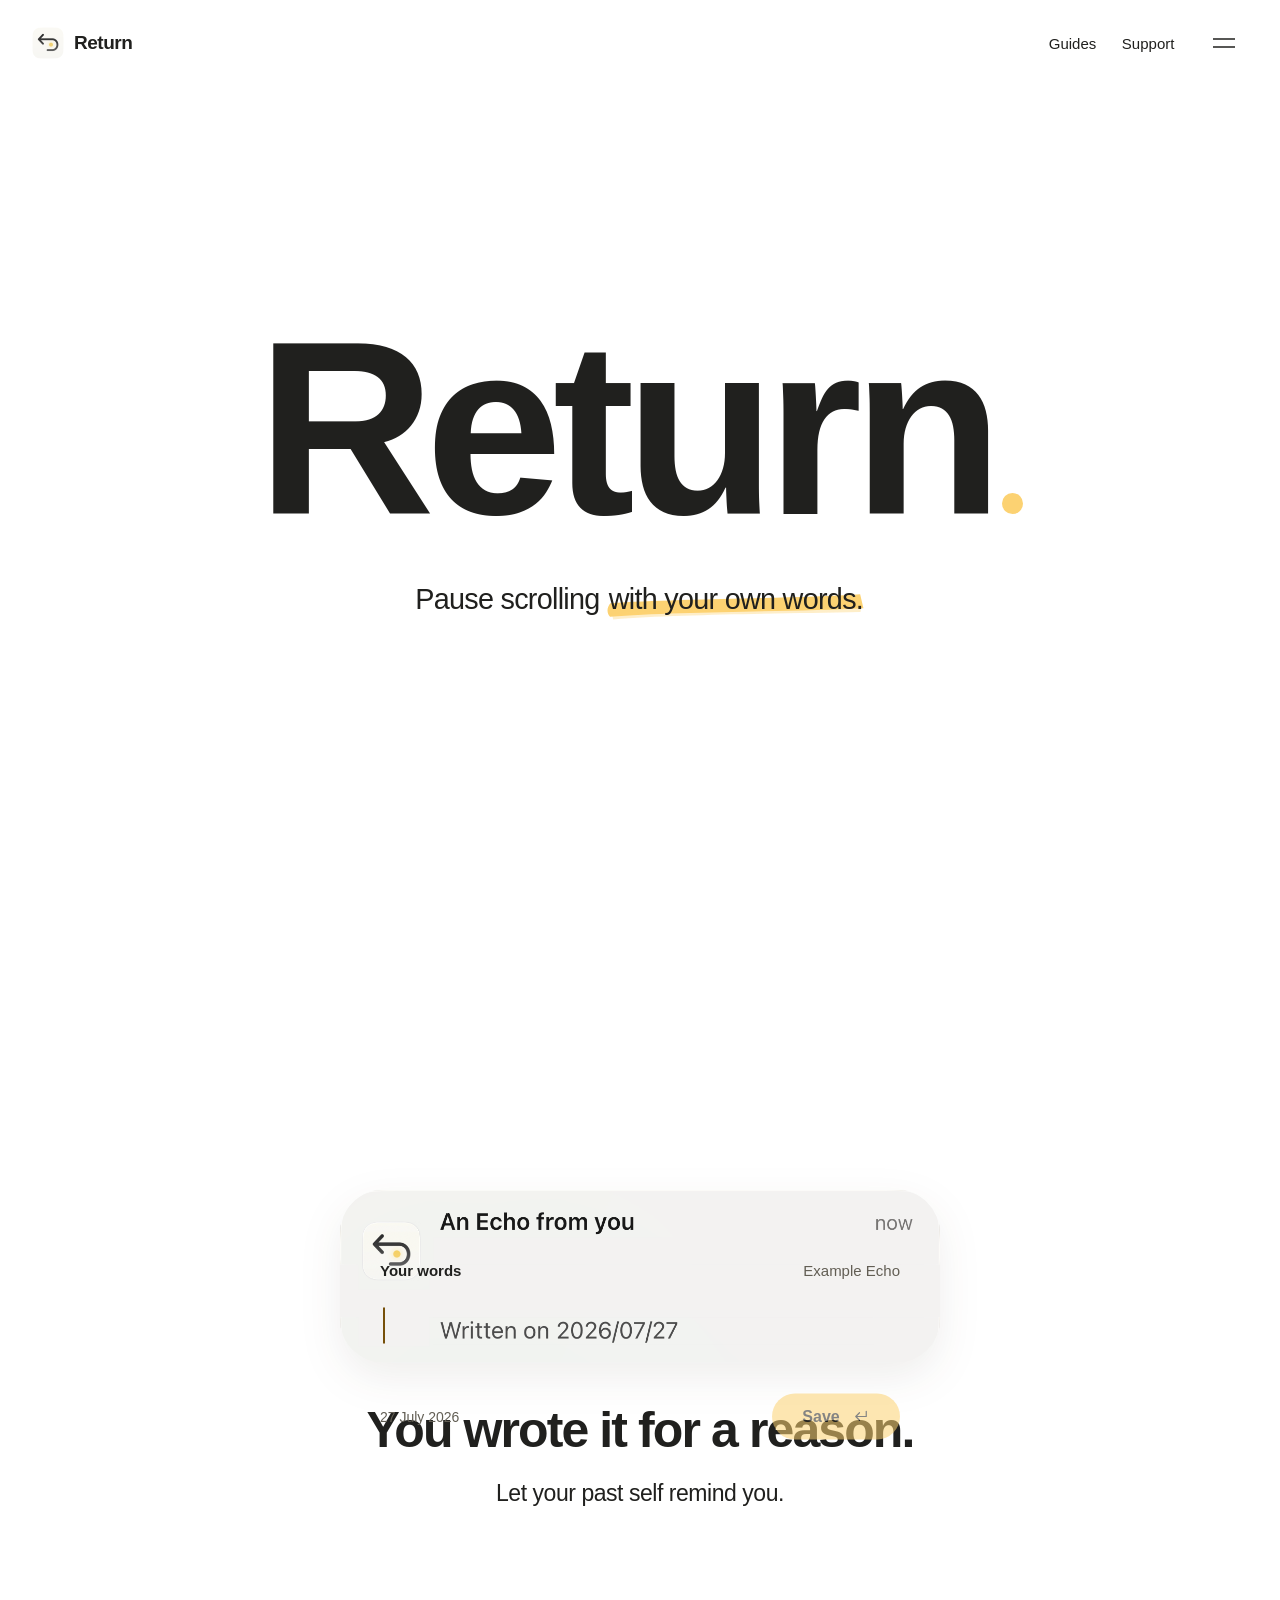
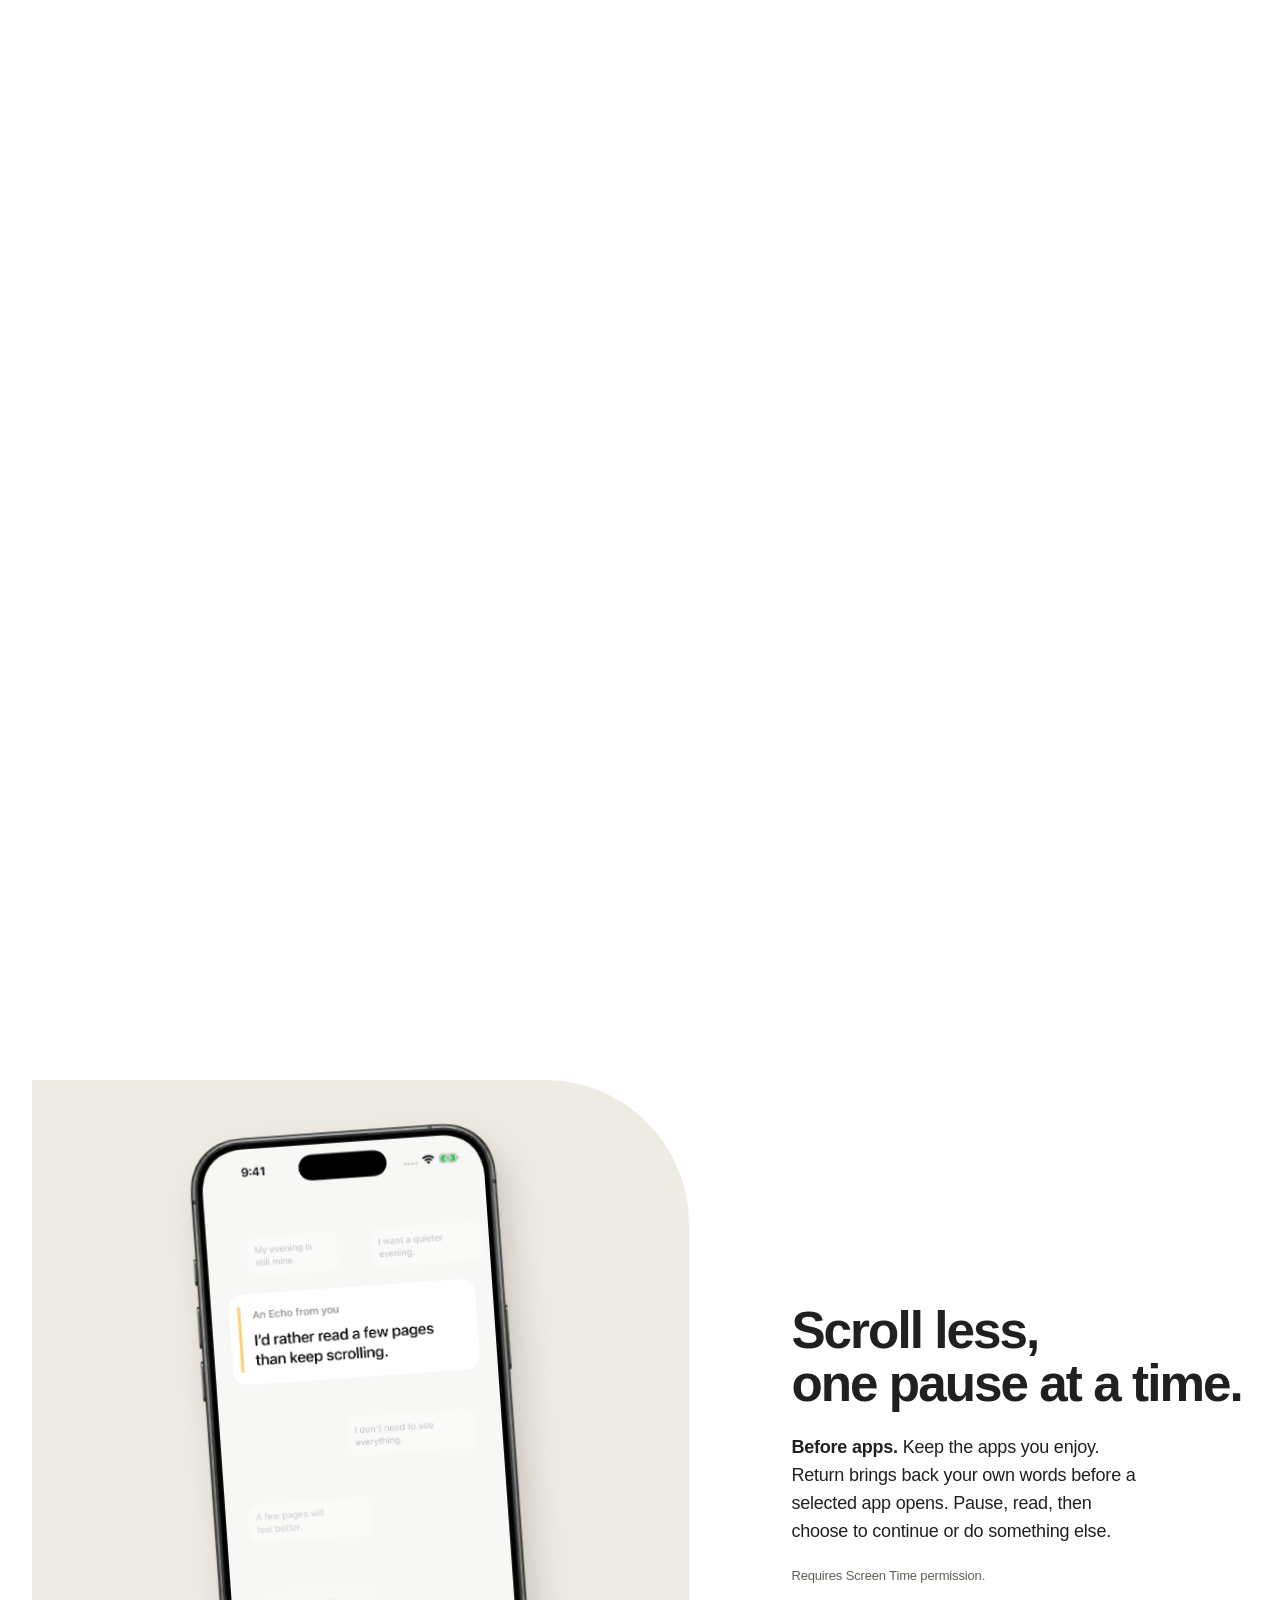
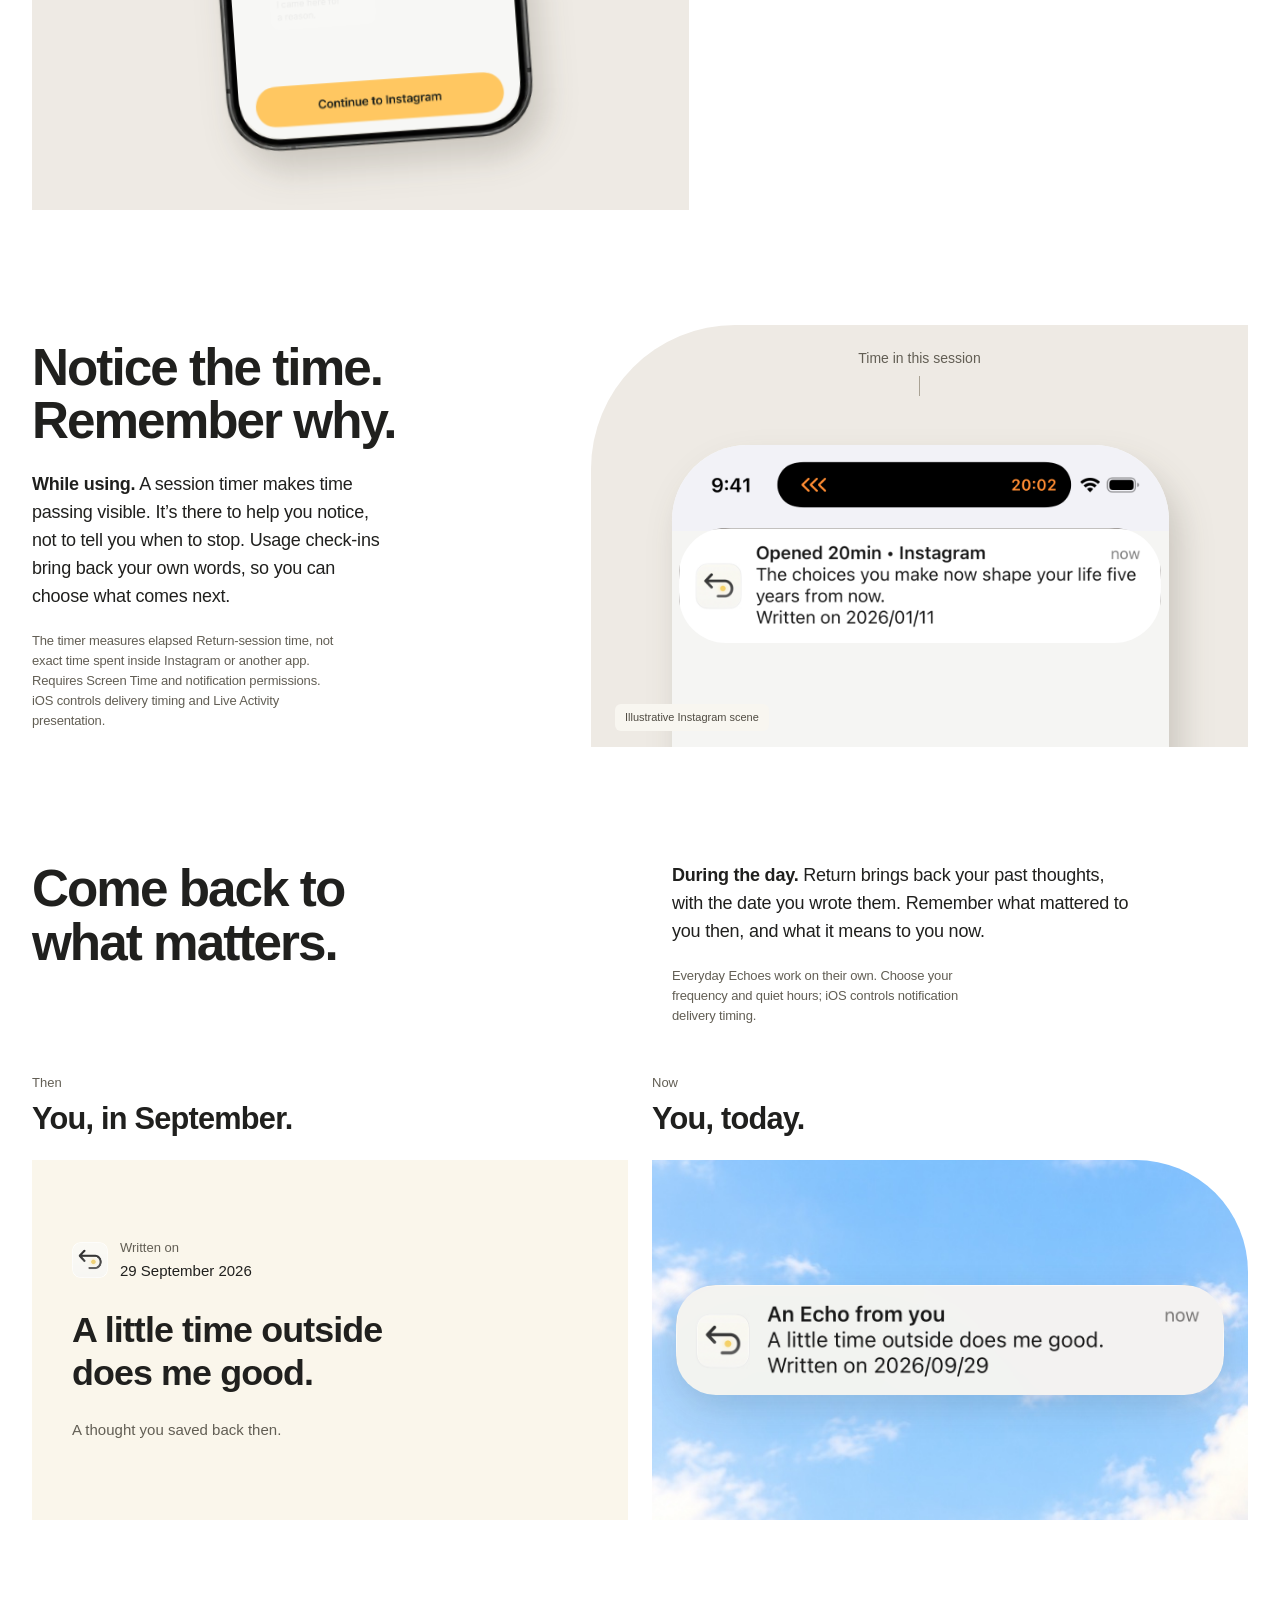
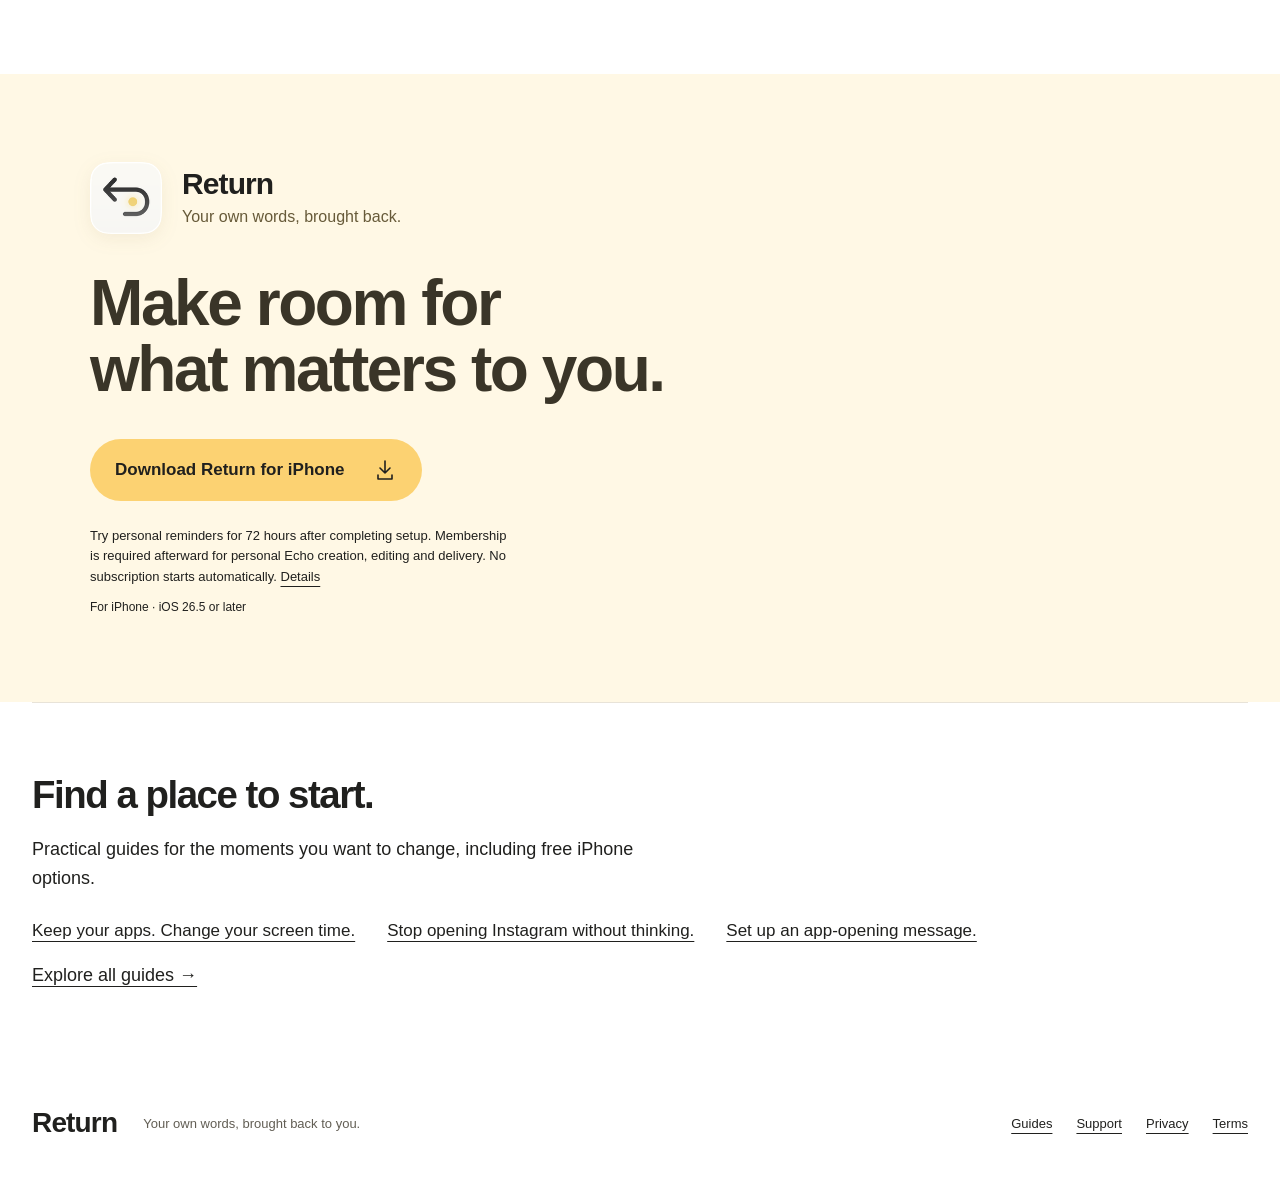
==== commit 4e68c978: "Optimize homepage images while preserving native notifications" ====
--- a/index.html
+++ b/index.html
@@ -16,9 +16,9 @@
   <meta property="og:description" content="Pause scrolling with your own words. Return brings your personal reminders back before selected apps, during a Return session and throughout your day.">
   <meta property="og:url" content="https://withreturn.com/">
   <meta name="twitter:card" content="summary">
-<link rel="stylesheet" href="/assets/home/bungee.css">
+<link rel="stylesheet" href="/assets/home/bungee.css?v=scroll-default-20261110">
 <link rel="stylesheet" href="/assets/guides.css">
-<script src="/assets/home/bungee.js" defer></script>
+<script src="/assets/home/bungee.js?v=scroll-default-20261110" defer></script>
 <script src="/assets/navigation.js" defer></script>
 </head>
 <body id="top">
@@ -31,7 +31,6 @@
         <div class="hero-composition">
           <div class="wordmark" translate="no" aria-hidden="true">Return<span class="brand-dot"></span></div>
           <h1 id="hero-heading">Pause scrolling <span class="word-emphasis">with your own words.<svg class="word-marker" viewBox="0 0 432 48" preserveAspectRatio="none" aria-hidden="true"><path d="M9 16C113 10 310 15 422 9L427 35C318 39 114 34 8 41C3 35 2 25 9 16Z"/><path class="marker-edge" d="M11 35C139 30 301 36 424 29L422 42C290 42 120 39 13 46Z"/></svg></span></h1>
-
         </div>
       </div>
     </section>
@@ -57,13 +56,13 @@
                   <clipPath id="notice-lower"><rect y="144" width="1158" height="88"/></clipPath>
                   <clipPath id="notice-icon"><rect x="36" y="48" width="136" height="144"/></clipPath>
                 </defs>
-                <image href="/assets/home/during-day-afternoon.svg" width="1158" height="232" clip-path="url(#notice-upper)"/>
-                <svg y="144" width="1158" height="102" viewBox="900 110 20 20" preserveAspectRatio="none"><image href="/assets/home/during-day-afternoon.svg" width="1158" height="232"/></svg>
-                <image href="/assets/home/during-day-afternoon.svg" width="1158" height="232" transform="translate(0 102)" clip-path="url(#notice-lower)"/>
-                <svg class="native-date-soften" x="180" y="246" width="850" height="52" viewBox="900 110 20 20" preserveAspectRatio="none" opacity=".24"><image href="/assets/home/during-day-afternoon.svg" width="1158" height="232"/></svg>
-                <svg x="36" y="144" width="136" height="158" viewBox="900 110 20 20" preserveAspectRatio="none"><image href="/assets/home/during-day-afternoon.svg" width="1158" height="232"/></svg>
-                <image href="/assets/home/during-day-afternoon.svg" width="1158" height="232" clip-path="url(#notice-icon)"/>
-                <svg class="native-body-cover" x="180" y="92" width="850" height="52" viewBox="900 110 20 20" preserveAspectRatio="none"><image href="/assets/home/during-day-afternoon.svg" width="1158" height="232"/></svg>
+                <image href="/assets/home/during-day-afternoon.svg?v=images-20261110" width="1158" height="232" clip-path="url(#notice-upper)"/>
+                <svg y="144" width="1158" height="102" viewBox="900 110 20 20" preserveAspectRatio="none"><image href="/assets/home/during-day-afternoon.svg?v=images-20261110" width="1158" height="232"/></svg>
+                <image href="/assets/home/during-day-afternoon.svg?v=images-20261110" width="1158" height="232" transform="translate(0 102)" clip-path="url(#notice-lower)"/>
+                <svg class="native-date-soften" x="180" y="246" width="850" height="52" viewBox="900 110 20 20" preserveAspectRatio="none" opacity=".24"><image href="/assets/home/during-day-afternoon.svg?v=images-20261110" width="1158" height="232"/></svg>
+                <svg x="36" y="144" width="136" height="158" viewBox="900 110 20 20" preserveAspectRatio="none"><image href="/assets/home/during-day-afternoon.svg?v=images-20261110" width="1158" height="232"/></svg>
+                <image href="/assets/home/during-day-afternoon.svg?v=images-20261110" width="1158" height="232" clip-path="url(#notice-icon)"/>
+                <svg class="native-body-cover" x="180" y="92" width="850" height="52" viewBox="900 110 20 20" preserveAspectRatio="none"><image href="/assets/home/during-day-afternoon.svg?v=images-20261110" width="1158" height="232"/></svg>
               </svg>
               <span class="native-word-anchor" aria-hidden="true">I’d rather try a new hobby
 than keep scrolling.</span>
@@ -87,8 +86,8 @@
         </div>
         <figure class="feature-visual before-scene" aria-label="Return’s before-apps Echo example">
           <div class="device device-before">
-            <img class="device-frame" src="/assets/home/phone-portrait.png" width="1024" height="1536" loading="eager" alt="">
-            <div class="device-screen"><img src="/assets/home/before-apps-native.png" width="1206" height="2622" loading="eager" alt="Return shows an Echo: I’d rather read a few pages than keep scrolling. A Continue to Instagram button follows."></div>
+            <img class="device-frame" src="/assets/home/phone-portrait-1024.webp" srcset="/assets/home/phone-portrait-512.webp 512w, /assets/home/phone-portrait-768.webp 768w, /assets/home/phone-portrait-1024.webp 1024w" sizes="(max-width: 560px) calc(124vw - 60px), (max-width: 700px) 642px, (max-width: 900px) 362px, 483px" width="1024" height="1536" loading="lazy" decoding="async" alt="">
+            <div class="device-screen"><img src="/assets/home/before-apps-native.webp" width="1206" height="2622" loading="lazy" decoding="async" alt="Return shows an Echo: I’d rather read a few pages than keep scrolling. A Continue to Instagram button follows."></div>
           </div>
         </figure>
       </section>
@@ -102,11 +101,11 @@
         <figure class="feature-visual awareness-scene" aria-label="Illustrative Instagram scene with a native Return usage notification">
           <p class="timer-label">Time in this session<span aria-hidden="true"></span></p>
           <div class="device device-instagram">
-            <img class="device-frame" src="/assets/home/phone-portrait.png" width="1024" height="1536" loading="lazy" alt="">
+            <img class="device-frame" src="/assets/home/phone-portrait-1024.webp" srcset="/assets/home/phone-portrait-512.webp 512w, /assets/home/phone-portrait-768.webp 768w, /assets/home/phone-portrait-1024.webp 1024w" sizes="(max-width: 560px) calc(132vw - 64px), (max-width: 700px) 683px, (max-width: 900px) 54vw, 800px" width="1024" height="1536" loading="lazy" decoding="async" alt="">
             <div class="device-screen usage-screen">
-              <img class="instagram-context" src="/assets/home/instagram-context-plate.png" width="851" height="1849" loading="lazy" alt="Illustrative social feed with story circles and a sunset photograph">
-              <img class="usage-timer" src="/assets/home/while-using-compact-timer.svg" width="1206" height="210" loading="lazy" alt="A compact session timer shows 20:02 elapsed">
-              <img class="usage-checkpoint" src="/assets/home/while-using-checkpoint.svg" width="1110" height="266" loading="lazy" alt="Native Return notification: Opened 20min • Instagram. The choices you make now shape your life five years from now. Written on 2026/01/11.">
+              <img class="instagram-context" src="/assets/home/instagram-context-plate-851.webp" srcset="/assets/home/instagram-context-plate-480.webp 480w, /assets/home/instagram-context-plate-640.webp 640w, /assets/home/instagram-context-plate-851.webp 851w" sizes="(max-width: 560px) calc(88vw - 42px), (max-width: 700px) 458px, (max-width: 900px) 36vw, 540px" width="851" height="1849" loading="lazy" decoding="async" alt="Illustrative social feed with story circles and a sunset photograph">
+              <img class="usage-timer" src="/assets/home/while-using-compact-timer.svg?v=images-20261110" width="1206" height="210" loading="lazy" decoding="async" alt="A compact session timer shows 20:02 elapsed">
+              <img class="usage-checkpoint" src="/assets/home/while-using-checkpoint.svg?v=images-20261110" width="1110" height="266" loading="lazy" decoding="async" alt="Native Return notification: Opened 20min • Instagram. The choices you make now shape your life five years from now. Written on 2026/01/11.">
             </div>
           </div>
           <figcaption class="scene-caption">Illustrative Instagram scene</figcaption>
@@ -126,8 +125,8 @@
           <figure class="day-now">
             <figcaption><span class="moment-kicker">Now</span><strong>You, today.</strong></figcaption>
             <div class="day-scene">
-              <img class="scene-photo" src="/assets/home/sky.jpg" width="643" height="1400" loading="lazy" alt="An open blue sky with soft clouds">
-              <img class="day-notification" src="/assets/home/during-day-morning.svg" width="1158" height="232" loading="lazy" alt="The same words return now: A little time outside does me good. Written on 2026/09/29.">
+              <img class="scene-photo" src="/assets/home/sky.jpg" width="643" height="1400" loading="lazy" decoding="async" alt="An open blue sky with soft clouds">
+              <img class="day-notification" src="/assets/home/during-day-morning.svg?v=images-20261110" width="1158" height="232" loading="lazy" decoding="async" alt="The same words return now: A little time outside does me good. Written on 2026/09/29.">
             </div>
           </figure>
         </div>
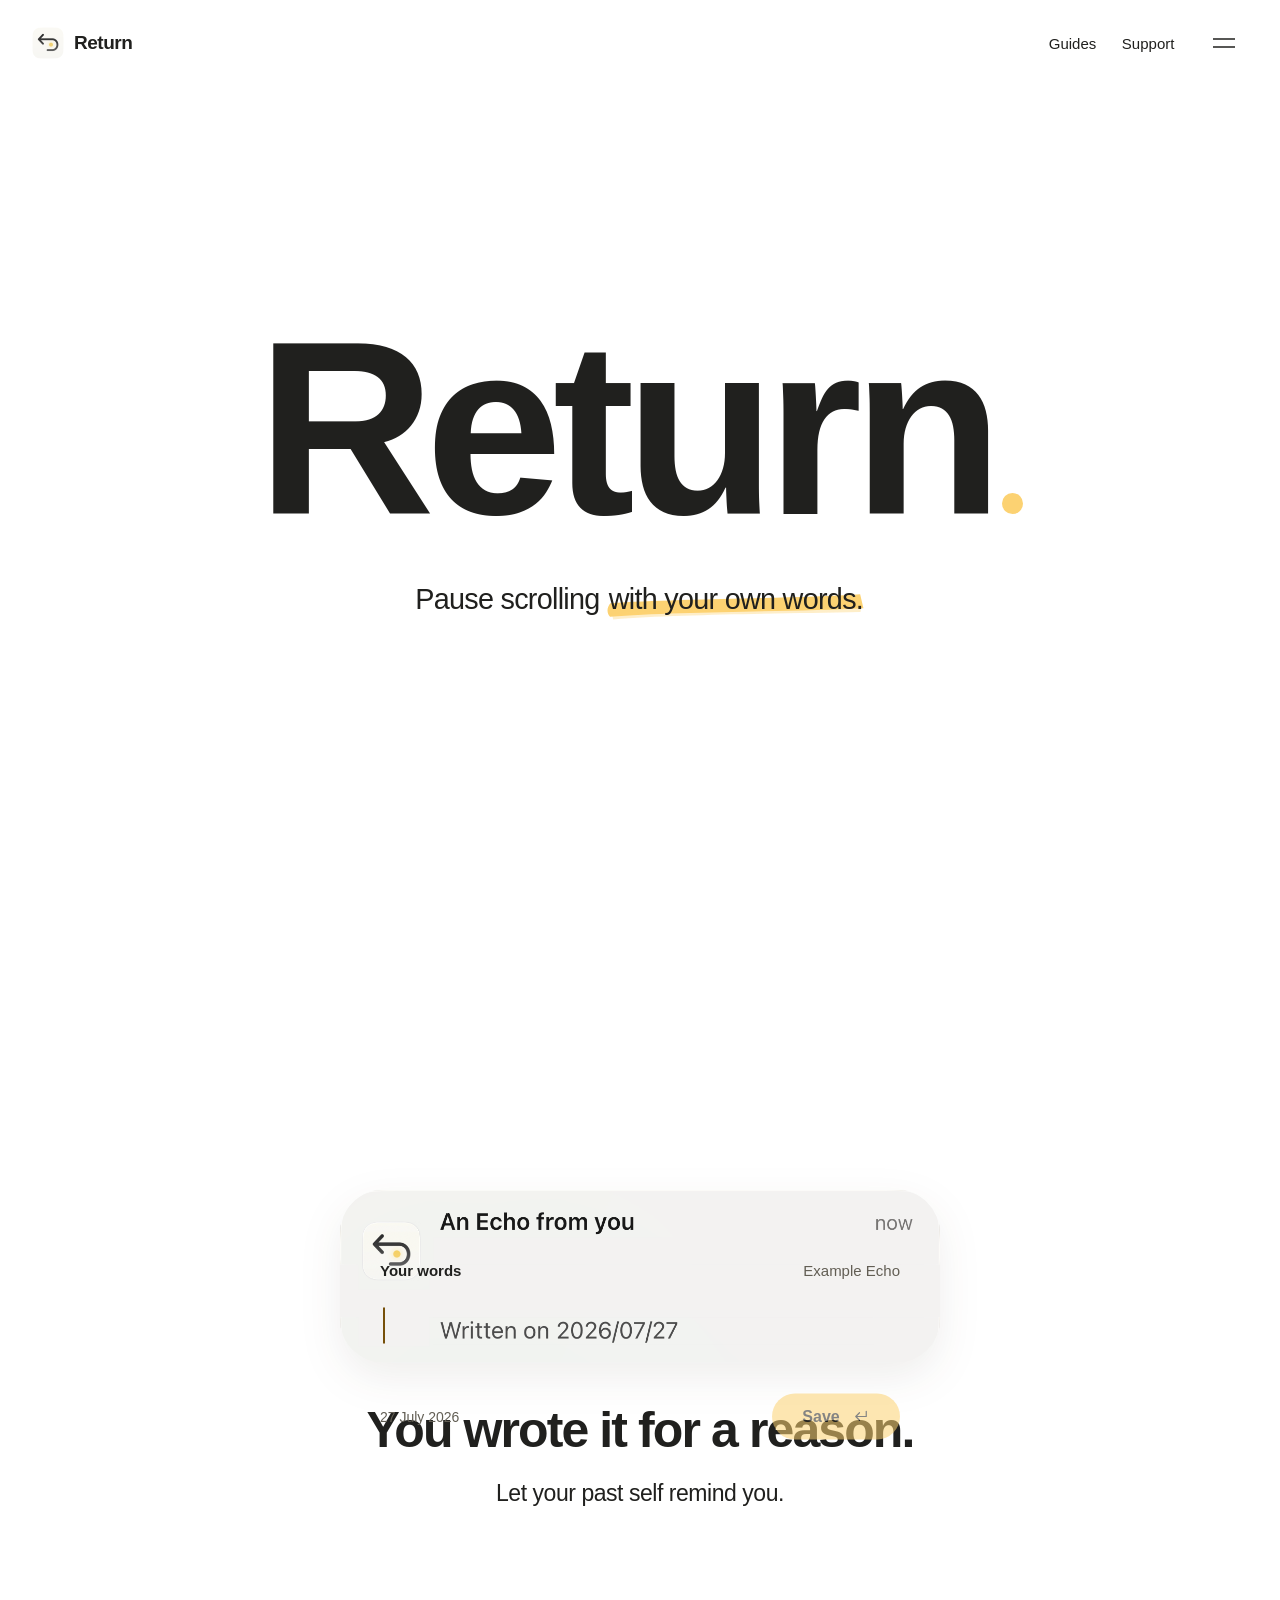
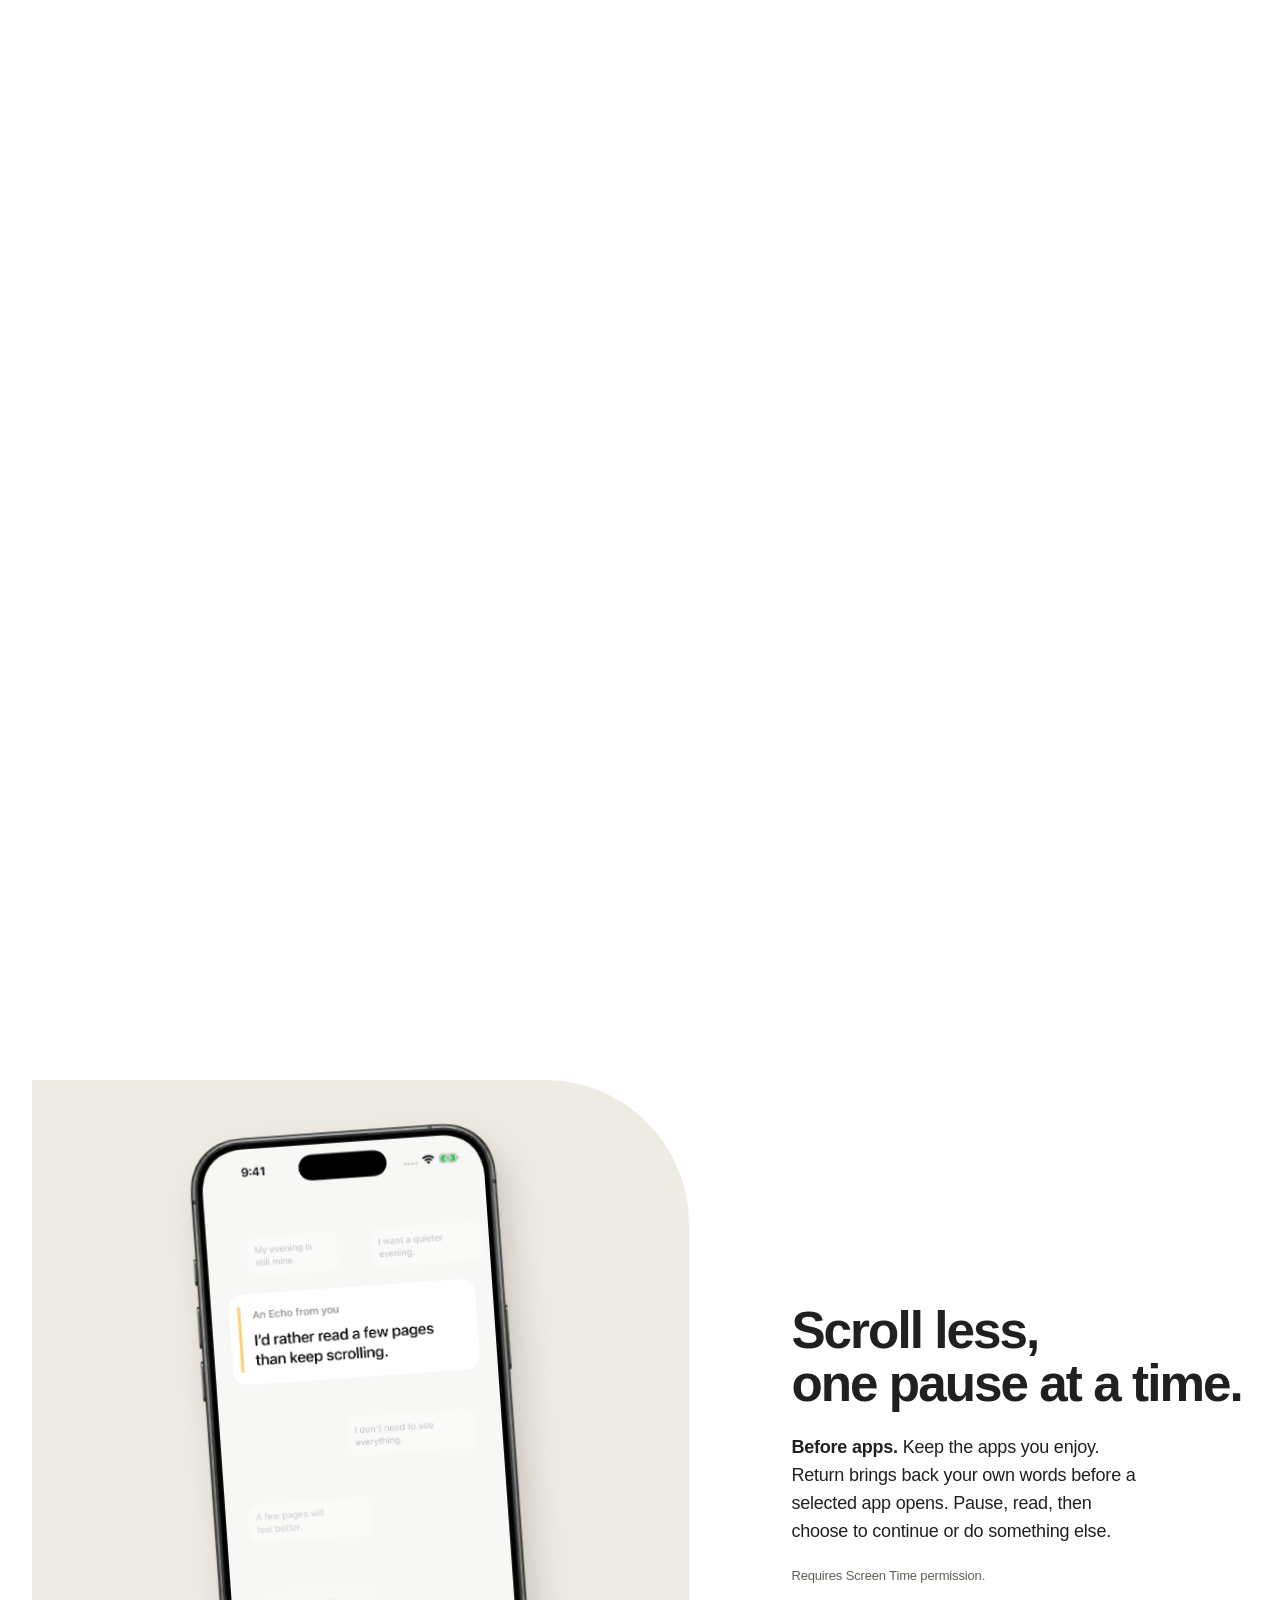
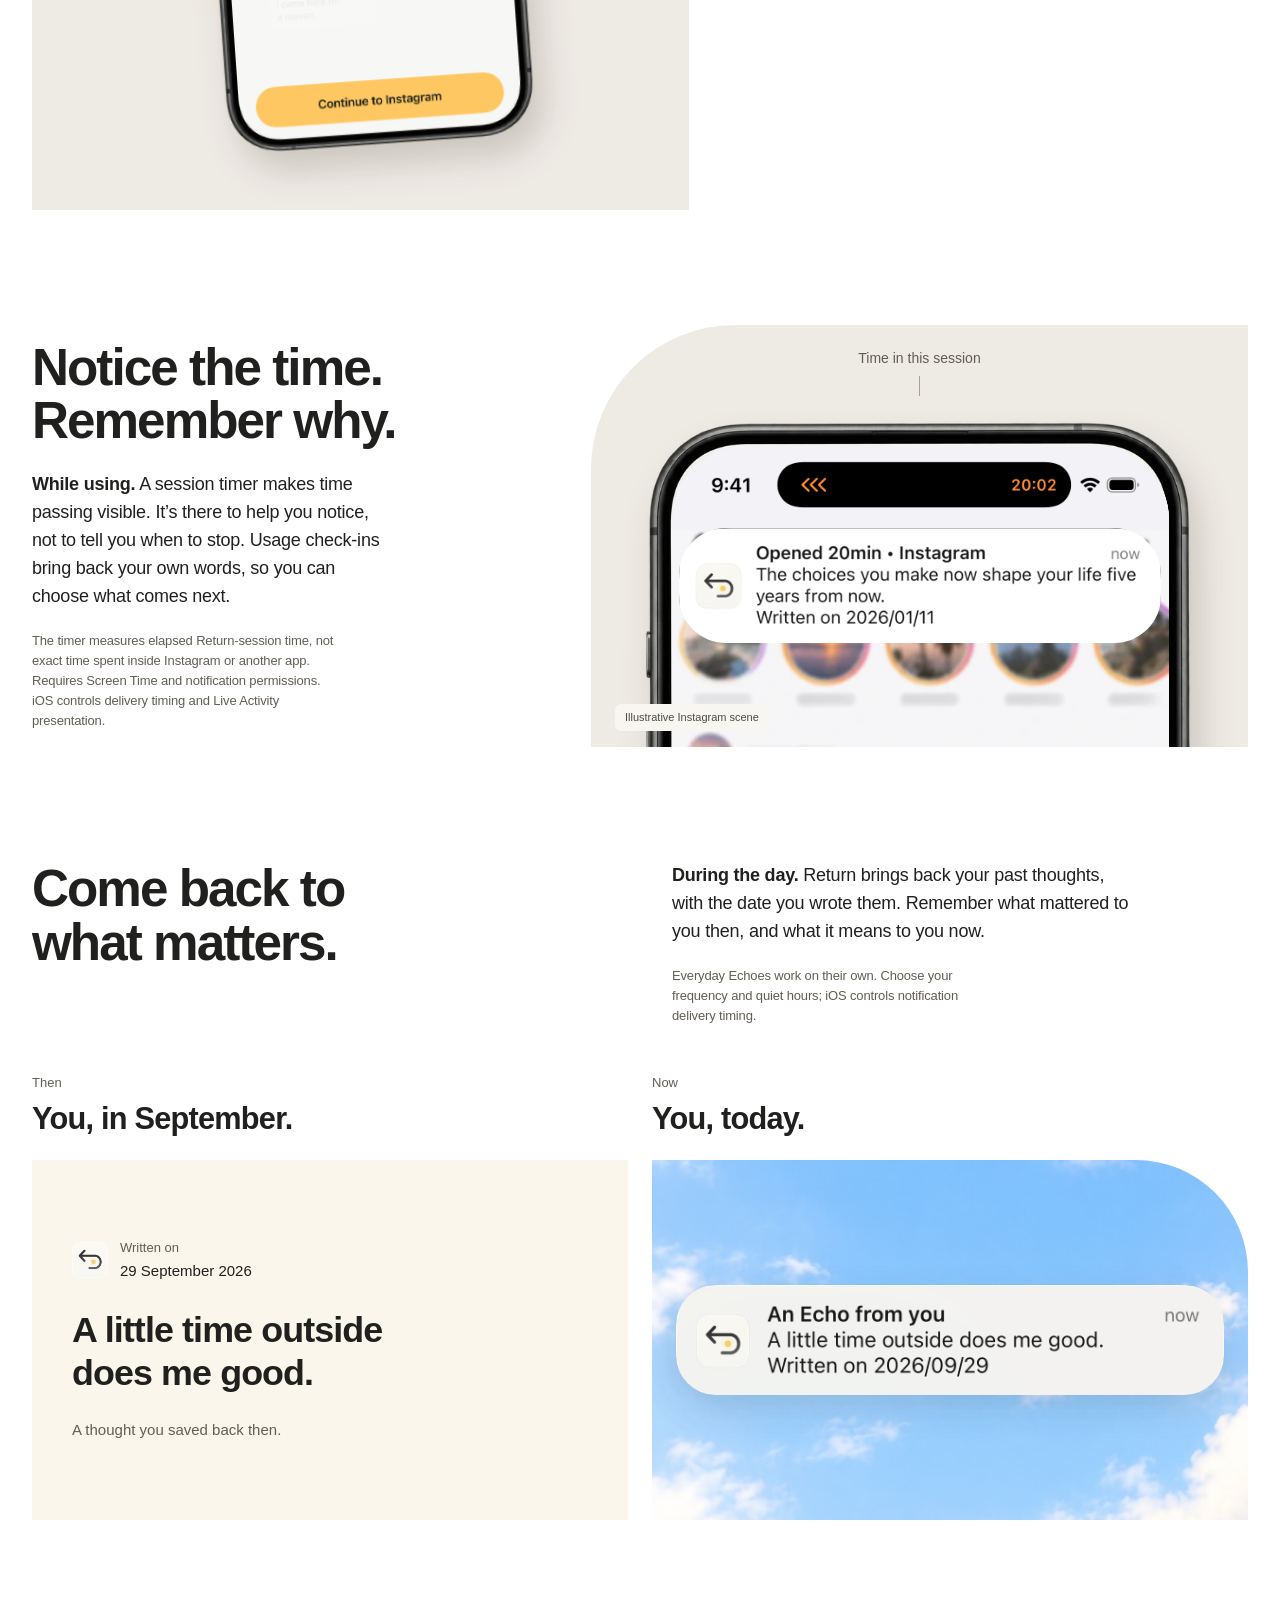
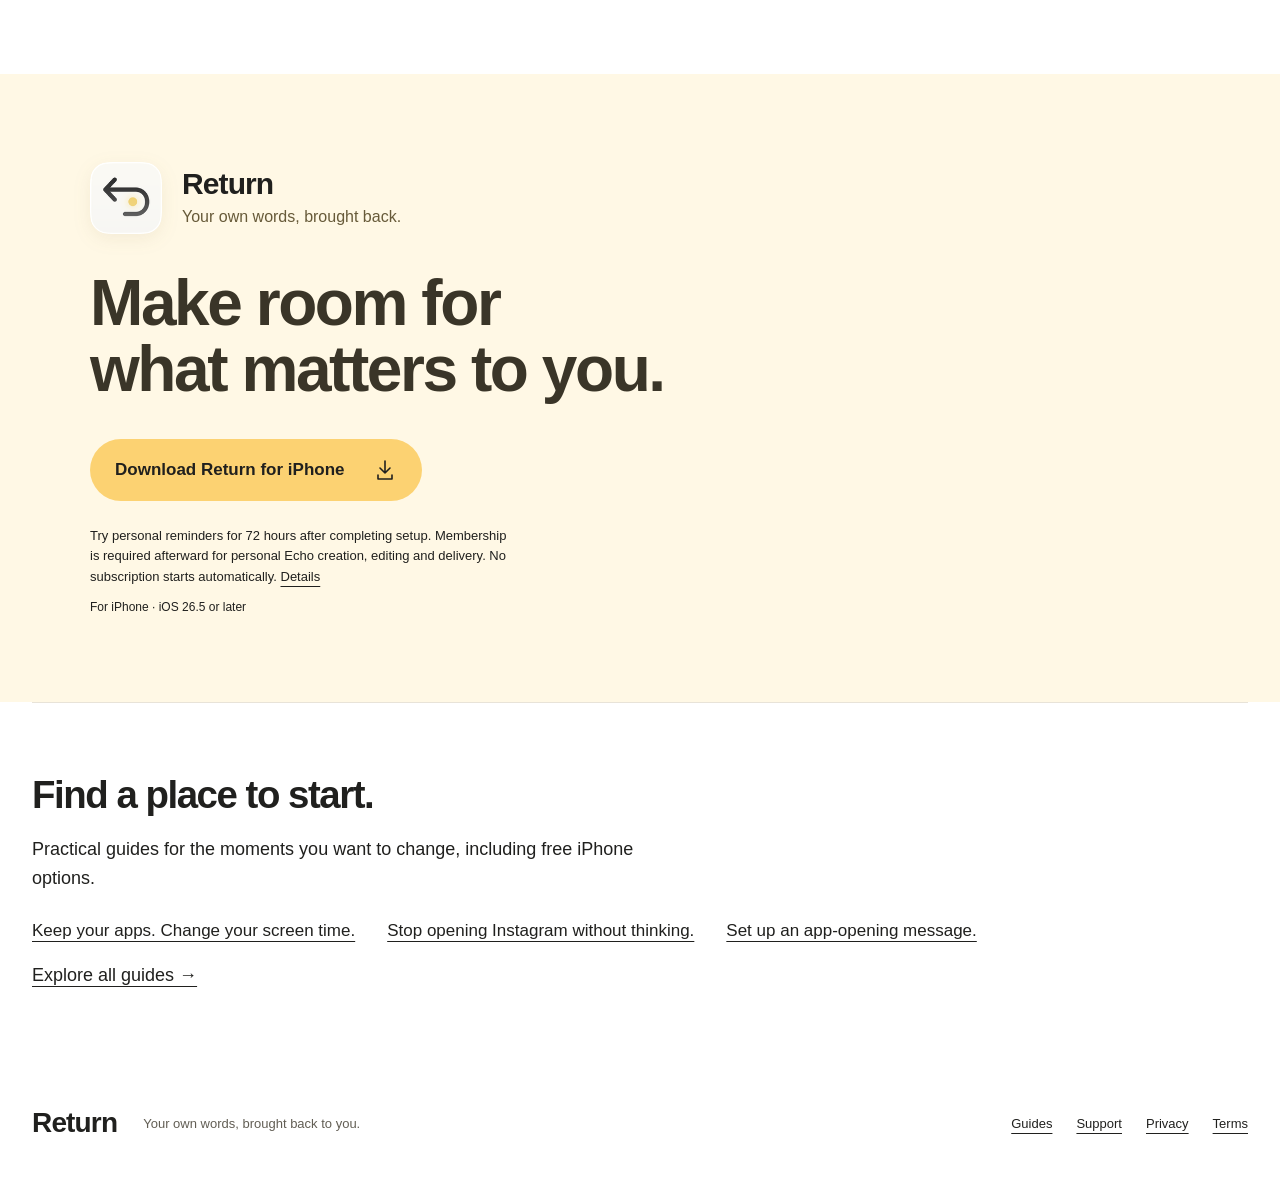
==== commit 96cd3220: "Reduce homepage CSS blocking and batch animation layout reads" ====
--- a/index.html
+++ b/index.html
@@ -16,9 +16,365 @@
   <meta property="og:description" content="Pause scrolling with your own words. Return brings your personal reminders back before selected apps, during a Return session and throughout your day.">
   <meta property="og:url" content="https://withreturn.com/">
   <meta name="twitter:card" content="summary">
-<link rel="stylesheet" href="/assets/home/bungee.css?v=scroll-default-20261110">
-<link rel="stylesheet" href="/assets/guides.css">
-<script src="/assets/home/bungee.js?v=scroll-default-20261110" defer></script>
+<style id="homepage-styles">
+:root {
+  color-scheme: light;
+  --paper: #fff;
+  --ink: #20201e;
+  --muted: #625e54;
+  --yellow: #fcd272;
+  --yellow-hover: #f4c14e;
+  --focus: #76500a;
+  --line: #e8e3d8;
+  --gutter: clamp(22px, 2.5vw, 48px);
+  --header-height: 86px;
+  font-family: -apple-system, BlinkMacSystemFont, "Segoe UI", sans-serif;
+  color: var(--ink);
+  background: var(--paper);
+  font-synthesis: none;
+  scroll-behavior: smooth;
+  scroll-padding-top: 40px;
+  scrollbar-color: #9c927e var(--paper);
+}
+* { box-sizing: border-box; }
+body { margin: 0; }
+body.menu-open { overflow: hidden; }
+::selection { background: var(--yellow); color: var(--ink); }
+a { color: inherit; text-decoration-thickness: 1px; text-underline-offset: 5px; }
+a, button { -webkit-tap-highlight-color: #fcd27266; }
+button { color: inherit; font: inherit; cursor: pointer; }
+button, a { touch-action: manipulation; }
+a:focus-visible, button:focus-visible, [tabindex]:focus-visible { outline: 3px solid var(--focus); outline-offset: 6px; }
+img { display: block; max-width: 100%; }
+h1, h2, p, figure { margin: 0; }
+h1, h2 { text-wrap: balance; }
+.wrap { width: min(1320px, calc(100% - var(--gutter) * 2)); margin-inline: auto; }
+.arrow { width: 24px; height: 24px; flex: 0 0 auto; fill: none; stroke: currentColor; stroke-width: 1.6; stroke-linecap: round; stroke-linejoin: round; }
+.skip-link { position: absolute; top: 10px; left: 20px; padding: 12px 18px; background: var(--yellow); z-index: 10; transform: translateY(-160%); }
+.skip-link:focus { transform: none; }
+.site-header, .menu-top { height: 86px; padding-inline: var(--gutter); display: flex; align-items: center; justify-content: space-between; }
+.brand { display: inline-flex; align-items: center; gap: 10px; font-size: 19px; letter-spacing: -.025em; font-weight: 650; text-decoration: none; min-height: 44px; }
+.brand img { border-radius: 8px; }
+.header-actions { display: flex; align-items: center; gap: 28px; }
+.header-actions > a { display: inline-flex; align-items: center; min-height: 44px; font-size: 15px; text-decoration: none; }
+.header-actions > a:hover, .brand:hover { color: var(--focus); }
+.menu-button, .menu-close { display: grid; place-items: center; width: 48px; height: 48px; padding: 8px; background: transparent; border: 0; border-radius: 50%; }
+.menu-button:hover, .menu-close:hover { background: var(--yellow); }
+.menu-button svg, .menu-close svg { display: block; width: 32px; height: 32px; fill: none; stroke: currentColor; stroke-width: 1.5; }
+.hero { text-align: center; }
+.hero-stage { display: flex; align-items: center; justify-content: center; min-height: calc(var(--entry-height, 100svh) - var(--header-height)); padding: 48px var(--gutter) 96px; }
+.hero-composition { width: 100%; }
+/* Oversized native-sans brand lettering preserves the user's pinned Bungee treatment. */
+.wordmark { position: relative; display: inline-block; font-size: clamp(132px, 19.3vw, 292px); font-weight: 800; line-height: .88; letter-spacing: -.04em; }
+.brand-dot { display: inline-block; width: .085em; height: .085em; margin-left: .035em; background: var(--yellow); border-radius: 50%; }
+.hero h1 { margin-top: 44px; font-size: clamp(24px, 2.25vw, 32px); font-weight: 500; letter-spacing: -.025em; line-height: 1.3; }
+.word-emphasis { position: relative; display: inline-block; isolation: isolate; white-space: nowrap; padding-inline: .06em; }
+.word-marker { position: absolute; z-index: -1; width: calc(100% + .12em); height: .9em; left: -.06em; bottom: .02em; fill: var(--yellow); transform: rotate(-1.2deg); }
+.marker-edge { opacity: .38; }
+h2 { font-size: clamp(36px, 4.5vw, 64px); line-height: 1.04; letter-spacing: -.038em; font-weight: 650; }
+.sr-only { position: absolute; width: 1px; height: 1px; padding: 0; margin: -1px; overflow: hidden; clip-path: inset(50%); white-space: nowrap; border: 0; }
+.echo-story { padding: 80px 0 144px; }
+.echo-stage { position: relative; padding-inline: var(--gutter); text-align: center; }
+.echo-demo { width: min(600px, 100%); margin-inline: auto; }
+.echo-editor { width: min(520px, 100%); margin-inline: auto; padding: 24px 0; text-align: left; }
+.composer-label { display: flex; justify-content: space-between; gap: 16px; font-size: 15px; line-height: 1.4; color: var(--muted); }
+.composer-label span:first-child { color: var(--ink); font-weight: 550; }
+.typed-copy { min-height: 112px; padding-block: 24px; font-size: clamp(22px, 3vw, 40px); font-weight: 400; line-height: 1.25; letter-spacing: -.015em; }
+.typed-words { display: inline-block; white-space: pre-line; transform-origin: left top; }
+.typed-words::after { content: ""; display: none; width: 2px; height: .95em; margin-left: 3px; vertical-align: -.06em; background: var(--focus); }
+.composer-actions { display: flex; align-items: center; justify-content: space-between; min-height: 48px; gap: 20px; font-size: 14px; color: var(--muted); }
+.example-save { display: none; align-items: center; justify-content: center; gap: 12px; min-width: 128px; min-height: 46px; padding: 10px 18px; background: var(--yellow); color: var(--ink); border: 0; border-radius: 999px; font-size: 16px; font-weight: 600; }
+.example-save svg { width: 18px; height: 18px; fill: none; stroke: currentColor; stroke-width: 1.6; stroke-linecap: round; stroke-linejoin: round; }
+.example-save:hover { background: var(--yellow-hover); }
+.example-save:disabled { cursor: default; opacity: .55; }
+.remember-stack { width: min(600px, 100%); margin: 56px auto 0; }
+.echo-result { position: relative; width: 100%; margin: 0; }
+.native-echo { position: relative; width: 100%; aspect-ratio: 1158 / 334; container-type: inline-size; }
+.native-echo-art { display: block; width: 100%; height: auto; filter: drop-shadow(0 15px 20px #30291c14); }
+.native-body-cover { opacity: 1; }
+.native-word-anchor { position: absolute; top: 26.35%; left: 16.75%; font-size: 4.40415cqw; line-height: 1.25; letter-spacing: -.015em; font-weight: 400; white-space: pre-line; text-align: left; }
+.story-heading { margin-top: 40px; text-align: center; }
+.story-heading h2 { font-size: clamp(32px, 4vw, 50px); line-height: 1.08; }
+.story-heading > p { margin-top: 20px; font-size: clamp(20px, 1.8vw, 23px); line-height: 1.45; letter-spacing: -.02em; }
+/* The full notice + reason footprint is reserved and centered as one composition. */
+.scroll-story-ready .echo-story { height: calc(var(--entry-height) * 3.05); padding: 0; }
+.scroll-story-ready .echo-stage { position: sticky; top: 0; height: var(--entry-height); overflow: clip; }
+.scroll-story-ready .echo-demo { position: absolute; z-index: 2; top: 50%; left: 50%; width: min(600px, calc(100% - var(--gutter) * 2)); transform: translate(-50%, -50%); }
+.scroll-story-ready .echo-editor { opacity: var(--editor-enter, 1); }
+.scroll-story-ready .composer-label, .scroll-story-ready .composer-actions { opacity: var(--editor-chrome, 1); }
+.scroll-story-ready .typed-words::after { display: inline-block; opacity: var(--caret-opacity, 1); }
+.scroll-story-ready .example-save { display: inline-flex; transform: scale(var(--save-scale, 1)); }
+.scroll-story-ready .typed-words { transform: translate(var(--word-x, 0px), var(--word-y, 0px)) scale(var(--word-scale, 1)); opacity: var(--bridge-opacity, 1); }
+.scroll-story-ready .remember-stack { position: absolute; top: 50%; left: 50%; width: min(600px, calc(100% - var(--gutter) * 2)); margin: 0; transform: translate(-50%, -50%); }
+.scroll-story-ready .echo-result { opacity: var(--result-opacity, 0); }
+.scroll-story-ready .native-word-anchor { opacity: var(--native-copy-opacity, 1); }
+.scroll-story-ready .story-heading { opacity: var(--reason-opacity, 0); }
+/* A real document-flow interval replaces the previous all-features opacity gate. */
+.scroll-story-ready .delivery-moments { padding-top: var(--scene-clearance, 0px); }
+.scene-photo { width: 100%; height: 100%; object-fit: cover; position: absolute; inset: 0; }
+.delivery-moments { padding-bottom: clamp(112px, 12vw, 176px); }
+.feature { display: grid; grid-template-columns: minmax(0, 1.18fr) minmax(0, .82fr); gap: clamp(48px, 8vw, 120px); align-items: center; }
+.feature + .feature { margin-top: clamp(80px, 9vw, 136px); }
+.feature-copy { min-width: 0; }
+.feature-copy h2 { font-size: clamp(36px, 4vw, 56px); }
+.feature-copy > p { margin-top: 24px; max-width: 36ch; font-size: 18px; line-height: 1.55; letter-spacing: -.012em; }
+.feature-copy strong { font-weight: 600; }
+.feature-copy > .small-note { font-size: 13px; line-height: 1.55; color: var(--muted); margin-top: 20px; max-width: 42ch; }
+.feature-before .feature-copy { grid-column: 2; grid-row: 1; }
+.feature-before .feature-visual { grid-column: 1; grid-row: 1; }
+.feature-while { grid-template-columns: minmax(0, .82fr) minmax(0, 1.18fr); }
+.feature-visual { position: relative; height: clamp(360px, 33vw, 460px); overflow: hidden; border-radius: 0 144px 0 0; isolation: isolate; }
+.before-scene, .awareness-scene { background: #eeeae4; }
+.device { position: absolute; width: 64%; aspect-ratio: 780 / 1520; filter: drop-shadow(10px 20px 17px #30291c30); }
+.device-frame { position: absolute; height: auto; width: 131.2821%; max-width: none; left: -15.3846%; top: -.526316%; }
+.device-screen { position: absolute; left: 6.1538%; top: 2.8947%; width: 87.9487%; height: 94.3421%; overflow: hidden; isolation: isolate; border-radius: 15.16% / 7.25%; background: #f5f5f3; }
+.device-screen > img { width: 100%; height: auto; }
+.feature-visual.before-scene { --phone-room: clamp(600px, 57vw, 820px); height: var(--phone-room); }
+.device-before { top: 44px; left: 50%; width: min(64%, calc((var(--phone-room) - 104px) * 780 / 1520)); transform: translateX(-50%) rotate(-4deg); }
+.awareness-scene { border-radius: 144px 0 0 0; }
+.device-instagram { top: 88px; left: 7%; width: 86%; }
+.timer-label { position: absolute; top: 24px; left: 0; right: 0; text-align: center; font-size: 14px; line-height: 1.4; color: var(--muted); }
+.timer-label span { display: block; height: 20px; width: 1px; margin: 8px auto 0; background: #a9a294; }
+.usage-screen > .instagram-context { position: absolute; inset: 0; width: 100%; height: 100%; object-fit: cover; }
+.usage-screen > .usage-timer { position: absolute; top: 0; left: 0; width: 100%; height: auto; z-index: 2; }
+.usage-screen > .usage-checkpoint { position: absolute; top: 8%; left: 1.5%; width: 97%; height: auto; z-index: 3; }
+.scene-caption { position: absolute; inset: auto auto 16px 24px; padding: 6px 10px; border-radius: 6px; font-size: 11px; line-height: 1.4; color: #4f4b42; background: #f8f6f0; }
+.feature-day { grid-template-columns: 1fr; gap: 48px; }
+.feature-day .feature-copy { display: grid; grid-template-columns: 1fr 1fr; gap: 64px; align-items: start; }
+.day-explanation > p { max-width: 46ch; font-size: 18px; line-height: 1.55; letter-spacing: -.012em; }
+.day-explanation > .small-note { margin-top: 20px; font-size: 13px; line-height: 1.55; color: var(--muted); }
+.day-pair { display: grid; grid-template-columns: 1fr 1fr; gap: 24px; }
+.day-pair figcaption { display: flex; flex-direction: column; gap: 8px; margin-bottom: 24px; }
+.moment-kicker { font-size: 13px; line-height: 1.4; color: var(--muted); }
+.day-pair figcaption strong { font-size: clamp(26px, 2.4vw, 32px); line-height: 1.15; letter-spacing: -.025em; font-weight: 600; }
+.past-echo, .day-scene { height: 360px; position: relative; overflow: hidden; }
+.past-echo { padding: 40px; background: #faf6eb; display: flex; flex-direction: column; align-items: flex-start; justify-content: center; }
+.past-echo-meta { display: flex; align-items: center; gap: 12px; margin-bottom: 28px; }
+.past-echo-meta img { flex: 0 0 36px; border-radius: 8px; }
+.past-echo blockquote { margin: 0; font-size: clamp(26px, 2.8vw, 38px); line-height: 1.2; font-weight: 550; letter-spacing: -.025em; }
+.past-echo p { margin-top: 24px; font-size: 15px; line-height: 1.45; color: var(--muted); }
+.past-echo-meta p { margin: 0; font-size: 13px; line-height: 1.4; }
+.past-echo-meta time { display: block; margin-top: 3px; color: var(--ink); font-size: 15px; }
+.day-scene { display: grid; place-items: center; isolation: isolate; border-radius: 0 112px 0 0; }
+.day-scene .scene-photo { z-index: -1; object-position: center 47%; }
+.day-notification { width: 92%; height: auto; filter: drop-shadow(0 12px 16px #20201e20); }
+.download-section { padding-block: 88px; background: #fff8e5; }
+.download-content { max-width: 1100px; }
+.download-brand { display: flex; align-items: center; gap: 20px; margin-bottom: 36px; }
+.download-brand img { border-radius: 18px; filter: drop-shadow(0 5px 9px #6d542614); }
+.download-brand p { font-size: 30px; font-weight: 650; letter-spacing: -.03em; }
+.download-brand span { display: block; margin-top: 5px; color: #675a39; font-size: 16px; line-height: 1.4; }
+.download-section h2 { font-size: clamp(42px, 5vw, 68px); color: #3a3528; }
+.download-section h2 span { display: block; text-wrap: balance; }
+.download-button { display: inline-flex; align-items: center; justify-content: space-between; gap: 28px; margin-top: 36px; padding: 19px 25px; background: var(--yellow); color: var(--ink); border-radius: 999px; font-size: 17px; font-weight: 600; text-decoration: none; }
+.download-button:hover { background: var(--yellow-hover); }
+.download-button:focus-visible { outline-color: var(--focus); }
+.trial-note { max-width: 58ch; font-size: 13px; line-height: 1.6; margin-top: 25px; }
+.compatibility { font-size: 12px; margin-top: 12px; }
+.site-footer { display: flex; align-items: center; flex-wrap: wrap; gap: 26px; padding-block: 40px; }
+.footer-brand { font-size: 28px; font-weight: 700; letter-spacing: -.03em; text-decoration: none; }
+.site-footer p { color: var(--muted); font-size: 13px; }
+.site-footer nav { margin-left: auto; display: flex; flex-wrap: wrap; gap: 24px; }
+.site-footer nav a { display: inline-flex; align-items: center; min-height: 44px; font-size: 13px; }
+dialog { position: fixed; inset: 0; margin: 0; padding: 0; width: 100%; height: 100svh; max-width: none; max-height: none; border: 0; background: #ffffffeb; color: var(--ink); overflow-y: auto; }
+dialog::backdrop { background: #ffffff12; backdrop-filter: blur(16px); -webkit-backdrop-filter: blur(16px); }
+.menu-links { display: flex; flex-direction: column; align-items: flex-start; gap: 8px; padding: 45px var(--gutter) 36px; }
+.menu-links a { display: inline-flex; align-items: center; gap: 28px; min-height: 60px; text-decoration: none; font-size: clamp(32px, 4.8vw, 68px); font-weight: 500; line-height: 1.1; letter-spacing: -.035em; }
+.menu-links a:hover { color: var(--focus); }
+.menu-links .arrow { width: 34px; height: 34px; }
+.menu-support { display: inline-flex; align-items: center; gap: 18px; min-height: 44px; margin: 20px var(--gutter) 40px; font-size: 15px; }
+@media (max-width: 900px) {
+  :root { --header-height: 76px; }
+  .site-header, .menu-top { height: 76px; }
+  .wordmark { font-size: 24vw; }
+  .hero h1 { max-width: 520px; margin: 36px auto 0; font-size: 27px; }
+  .feature, .feature-while { grid-template-columns: 1fr 1fr; gap: 44px; }
+  .feature-day { grid-template-columns: 1fr; gap: 40px; }
+  .feature-day .feature-copy { gap: 32px; }
+  .past-echo { padding: 28px; }
+  .feature-visual { height: 350px; border-top-right-radius: 100px; }
+  .awareness-scene { border-radius: 100px 0 0 0; }
+  .feature-copy h2 { font-size: 38px; }
+  .feature-copy > p { font-size: 17px; }
+  .feature-visual.before-scene { --phone-room: 640px; }
+  .device-before { width: min(90%, calc((var(--phone-room) - 104px) * 780 / 1520)); }
+  .device-instagram { width: 96%; left: 2%; }
+  .site-footer p { flex-basis: 65%; }
+  .site-footer nav { margin-left: 0; }
+}
+@media (max-width: 700px) {
+  :root { --gutter: 24px; scroll-padding-top: 24px; }
+  .brand { font-size: 17px; gap: 8px; }
+  .brand img { width: 28px; height: 28px; border-radius: 7px; }
+  .header-actions { gap: 14px; }
+  .header-actions > a { font-size: 14px; }
+  .menu-button, .menu-close { width: 44px; height: 44px; }
+  .hero-stage { padding-block: 36px 88px; }
+  .wordmark { font-size: 25.8vw; }
+  .hero h1 { max-width: 360px; margin-top: 36px; font-size: 25px; }
+  .hero h1 .word-emphasis { display: table; margin-inline: auto; }
+  .story-heading h2 { font-size: 34px; max-width: 100%; }
+  .story-heading > p { margin-top: 18px; font-size: 20px; }
+  .delivery-moments { max-width: 520px; padding-bottom: 96px; }
+  .feature, .feature-while { grid-template-columns: 1fr; gap: 32px; }
+  .feature + .feature { margin-top: 88px; }
+  .feature-before .feature-copy { grid-column: auto; grid-row: auto; }
+  .feature-before .feature-visual { grid-column: auto; grid-row: auto; }
+  .feature-copy { padding-inline: 12px; }
+  .feature-copy h2 { font-size: 40px; }
+  .feature-copy > p { font-size: 18px; margin-top: 24px; }
+  .feature-copy > .small-note { margin-top: 18px; font-size: 13px; }
+  .feature-visual { height: 360px; border-top-right-radius: 100px; }
+  .awareness-scene { border-radius: 100px 0 0 0; }
+  .feature-visual.before-scene { --phone-room: calc((100vw - var(--gutter) * 2) * 2.1 + 32px); }
+  .device-before { width: 94%; top: 32px; transform: translateX(-50%) rotate(-3deg); }
+  .device-instagram { width: 100%; left: 0; top: 80px; }
+  .scene-caption { left: 16px; bottom: 12px; }
+  .feature-day { gap: 32px; }
+  .feature-day .feature-copy { display: block; }
+  .day-explanation { margin-top: 24px; }
+  .day-pair { grid-template-columns: 1fr; gap: 32px; }
+  .past-echo { padding: 32px; }
+  .past-echo, .day-scene { height: 300px; }
+  .past-echo blockquote { font-size: 32px; }
+  .echo-story { padding-bottom: 96px; }
+  .typed-copy { font-size: clamp(22px, 6.4vw, 30px); min-height: 124px; }
+  .composer-label { font-size: 14px; }
+  .composer-actions { font-size: 13px; }
+  .story-heading { margin-top: 32px; }
+  .remember-stack { margin-top: 48px; }
+  .timer-label { top: 20px; font-size: 13px; }
+  .download-section { padding-block: 72px; }
+  .download-section h2 { font-size: 45px; }
+  .download-button { font-size: 16px; gap: 18px; padding: 18px 22px; margin-top: 30px; }
+  .download-brand { gap: 16px; margin-bottom: 32px; }
+  .download-brand img { width: 60px; height: 60px; border-radius: 15px; }
+  .download-brand p { font-size: 27px; }
+  .download-brand span { font-size: 14px; }
+  .site-footer { gap: 18px; padding-block: 32px; }
+  .site-footer p { flex-basis: 100%; }
+  .site-footer nav { gap: 24px; }
+  .menu-links { padding-top: 36px; gap: 14px; }
+  .menu-links a { font-size: 33px; min-height: 44px; }
+  .menu-links .arrow { width: 26px; height: 26px; }
+}
+@media (max-width: 359px) {
+  :root { --gutter: 18px; }
+  .hero h1 { font-size: 23px; }
+  .story-heading h2 { font-size: 30px; }
+  .feature-copy h2 { font-size: 36px; }
+  .feature-copy { padding-inline: 4px; }
+  .feature-visual { height: 320px; }
+  .past-echo, .day-scene { height: 280px; }
+  .past-echo { padding: 24px; }
+  .past-echo blockquote { font-size: 29px; }
+  .download-button { font-size: 15px; gap: 12px; padding-inline: 18px; }
+  .download-section h2 { font-size: 38px; }
+  .menu-links a { font-size: 29px; }
+}
+@media (prefers-reduced-motion: reduce) {
+  :root { scroll-behavior: auto; }
+}
+
+/* Reader surfaces inherit the approved homepage's font, ink, yellow and controls. */
+[hidden] { display: none !important; }
+.header-actions { gap: clamp(10px, 2vw, 28px); }
+.reader-wrap { width: min(1120px, calc(100% - var(--gutter) * 2)); margin-inline: auto; }
+.breadcrumbs { display: flex; gap: 12px; align-items: center; padding-block: 28px; font-size: 14px; color: var(--muted); }
+.article-heading { max-width: 920px; margin-block: 24px 58px; }
+.article-heading h1 { font-size: clamp(34px, 4.3vw, 58px); font-weight: 650; line-height: 1.08; letter-spacing: -.035em; text-wrap: balance; }
+.byline { margin-top: 24px; color: var(--muted); font-size: 14px; line-height: 1.7; }
+.byline > span { padding-inline: 6px; }
+.answer { margin-top: 30px; font-size: 21px; line-height: 1.65; max-width: 68ch; letter-spacing: -.012em; }
+.maker-disclosure { margin-top: 20px; color: var(--muted); font-size: 14px; line-height: 1.55; max-width: 70ch; }
+.reading-layout { display: grid; grid-template-columns: 220px minmax(0, 1fr); gap: 64px; align-items: start; }
+.contents { position: sticky; top: 36px; max-height: calc(100vh - 72px); overflow-y: auto; padding: 4px 8px 8px 0; }
+.contents p { margin-bottom: 18px; font-size: 14px; font-weight: 600; }
+.contents ol { list-style: none; padding: 0; margin: 0; display: grid; gap: 16px; }
+.contents a { font-size: 14px; line-height: 1.55; text-decoration: none; color: var(--muted); display: block; }
+.contents a:hover { color: var(--ink); text-decoration: underline; }
+.article-body { min-width: 0; max-width: 72ch; font-size: 18px; line-height: 1.75; }
+.article-body p + p, .article-body p + ul, .article-body p + ol { margin-top: 20px; }
+.article-body h2 { font-size: clamp(27px, 2.7vw, 36px); line-height: 1.17; letter-spacing: -.025em; margin: 56px 0 22px; scroll-margin-top: 36px; }
+.article-body > h2:first-child { margin-top: 0; }
+.article-body h3 { font-size: 23px; line-height: 1.3; margin: 32px 0 16px; }
+.article-body li { padding-left: 4px; margin-bottom: 12px; }
+.article-body ul, .article-body ol { padding-left: 25px; margin-block: 20px; }
+.article-body strong { font-weight: 620; }
+.article-body a { text-decoration-color: #ac8e47; text-underline-offset: 4px; }
+.article-body a:hover { text-decoration-color: var(--ink); }
+.article-body blockquote { margin: 28px 0; font-size: 25px; font-weight: 550; letter-spacing: -.02em; line-height: 1.45; }
+.steps { padding-left: 29px !important; }
+.steps li { padding-left: 8px; margin-bottom: 22px; }
+.steps li::marker { font-weight: 650; font-variant-numeric: tabular-nums; }
+.article-body table { border-collapse: collapse; width: 100%; margin-block: 28px; font-size: 16px; line-height: 1.55; }
+.article-body caption { text-align: left; color: var(--muted); font-size: 14px; margin-bottom: 14px; }
+.article-body th, .article-body td { padding: 16px 14px; vertical-align: top; text-align: left; border-bottom: 1px solid var(--line); }
+.article-body th { background: #faf6eb; font-weight: 600; }
+.article-body td { overflow-wrap: anywhere; }
+.choice-summary { padding: 24px 28px; background: #faf6eb; }
+.product-option { margin-block: 56px; padding: 32px; background: #fff8e5; scroll-margin-top: 32px; }
+.product-option h2:first-child { margin-top: 0; }
+.product-demo { margin-block: 30px; }
+.product-demo > img { width: min(300px, 100%); height: auto; margin-inline: auto; object-fit: contain; }
+.product-demo .banner-demo { width: 100%; max-height: none; }
+.product-demo figcaption { margin-top: 16px; font-size: 13px; line-height: 1.55; color: var(--muted); }
+.product-access { margin-top: 28px; }
+.product-access .download-button { display: inline-flex; width: auto; max-width: 100%; font-size: 16px; line-height: 1.4; white-space: normal; padding: 14px 22px; }
+.product-access p { font-size: 14px; line-height: 1.65; color: var(--muted); margin-top: 16px; }
+.product-access .product-compatibility { margin-top: 10px; }
+.article-body .timer-note { font-size: 17px; font-weight: 550; }
+.article-body .method-note { font-size: 14px; line-height: 1.6; color: var(--muted); }
+.related-guides { margin-block: 80px; padding-top: 32px; border-top: 1px solid var(--line); }
+.related-guides h2 { font-size: 28px; letter-spacing: -.025em; margin-bottom: 24px; }
+.related-guides ul { padding-left: 20px; font-size: 18px; line-height: 1.5; }
+.related-guides li { margin-bottom: 14px; }
+.guides-heading { max-width: 900px; padding-block: 64px; }
+.guides-heading h1 { font-size: clamp(44px, 6vw, 80px); line-height: 1.02; letter-spacing: -.035em; font-weight: 650; }
+.guides-heading p { font-size: 21px; line-height: 1.6; max-width: 62ch; margin-top: 28px; }
+.guide-list { margin: 12px 0 72px; }
+.guide-entry { display: grid; grid-template-columns: minmax(0, 1.3fr) minmax(0, 1fr); gap: 42px; padding-block: 36px; border-top: 1px solid var(--line); align-items: baseline; }
+.guide-entry h2 { font-size: clamp(26px, 2.8vw, 36px); letter-spacing: -.025em; line-height: 1.18; }
+.guide-entry h2 a { text-decoration: none; }
+.guide-entry h2 a:hover { text-decoration: underline; text-decoration-color: var(--yellow); text-decoration-thickness: 4px; text-underline-offset: 6px; }
+.guide-entry p { color: var(--muted); font-size: 18px; line-height: 1.6; }
+.guide-about { max-width: 72ch; margin-block: 80px; }
+.guide-about h2 { font-size: 32px; margin-bottom: 22px; letter-spacing: -.025em; }
+.guide-about p { margin-block: 18px; font-size: 18px; line-height: 1.7; }
+.home-guides { padding-block: 72px; border-top: 1px solid var(--line); }
+.home-guides h2 { font-size: clamp(32px, 3vw, 44px); }
+.home-guides p { margin-top: 20px; font-size: 18px; line-height: 1.6; max-width: 65ch; }
+.home-guides ul { display: flex; flex-wrap: wrap; gap: 18px 32px; padding: 0; list-style: none; margin: 28px 0 0; font-size: 17px; }
+@media (max-width: 900px) {
+  .reading-layout { grid-template-columns: 170px minmax(0, 1fr); gap: 32px; }
+  .article-heading h1 { max-width: 22ch; }
+}
+@media (max-width: 700px) {
+  .article-heading { margin-block: 16px 36px; }
+  .answer { font-size: 19px; margin-top: 24px; }
+  .reading-layout { display: block; }
+  .contents { position: static; max-height: none; overflow: visible; margin-bottom: 36px; padding: 20px 0; border-block: 1px solid var(--line); }
+  .contents ol { display: flex; flex-wrap: wrap; gap: 12px 20px; }
+  .contents a { font-size: 14px; text-decoration: underline; }
+  .article-body { font-size: 17px; line-height: 1.75; }
+  .product-option { padding: 24px 20px; margin-inline: -6px; }
+  .guide-entry { grid-template-columns: 1fr; gap: 18px; padding-block: 28px; }
+  .guides-heading { padding-block: 40px; }
+  .guides-heading p { font-size: 19px; }
+  .guide-entry p { font-size: 17px; }
+}
+@media (max-width: 560px) {
+  .article-body table, .article-body tbody, .article-body tr, .article-body td { display: block; }
+  .article-body thead { position: absolute; width: 1px; height: 1px; overflow: hidden; clip-path: inset(50%); }
+  .article-body tr { padding-block: 18px; border-bottom: 1px solid var(--line); }
+  .article-body td { border: 0; padding: 8px 0; }
+  .article-body td::before { content: attr(data-label); display: block; font-weight: 600; margin-bottom: 4px; }
+  .article-body caption { display: block; }
+  .choice-summary { padding: 20px; }
+}
+
+</style>
+<script src="/assets/home/bungee.js?v=css-motion-20261110" defer></script>
 <script src="/assets/navigation.js" defer></script>
 </head>
 <body id="top">
